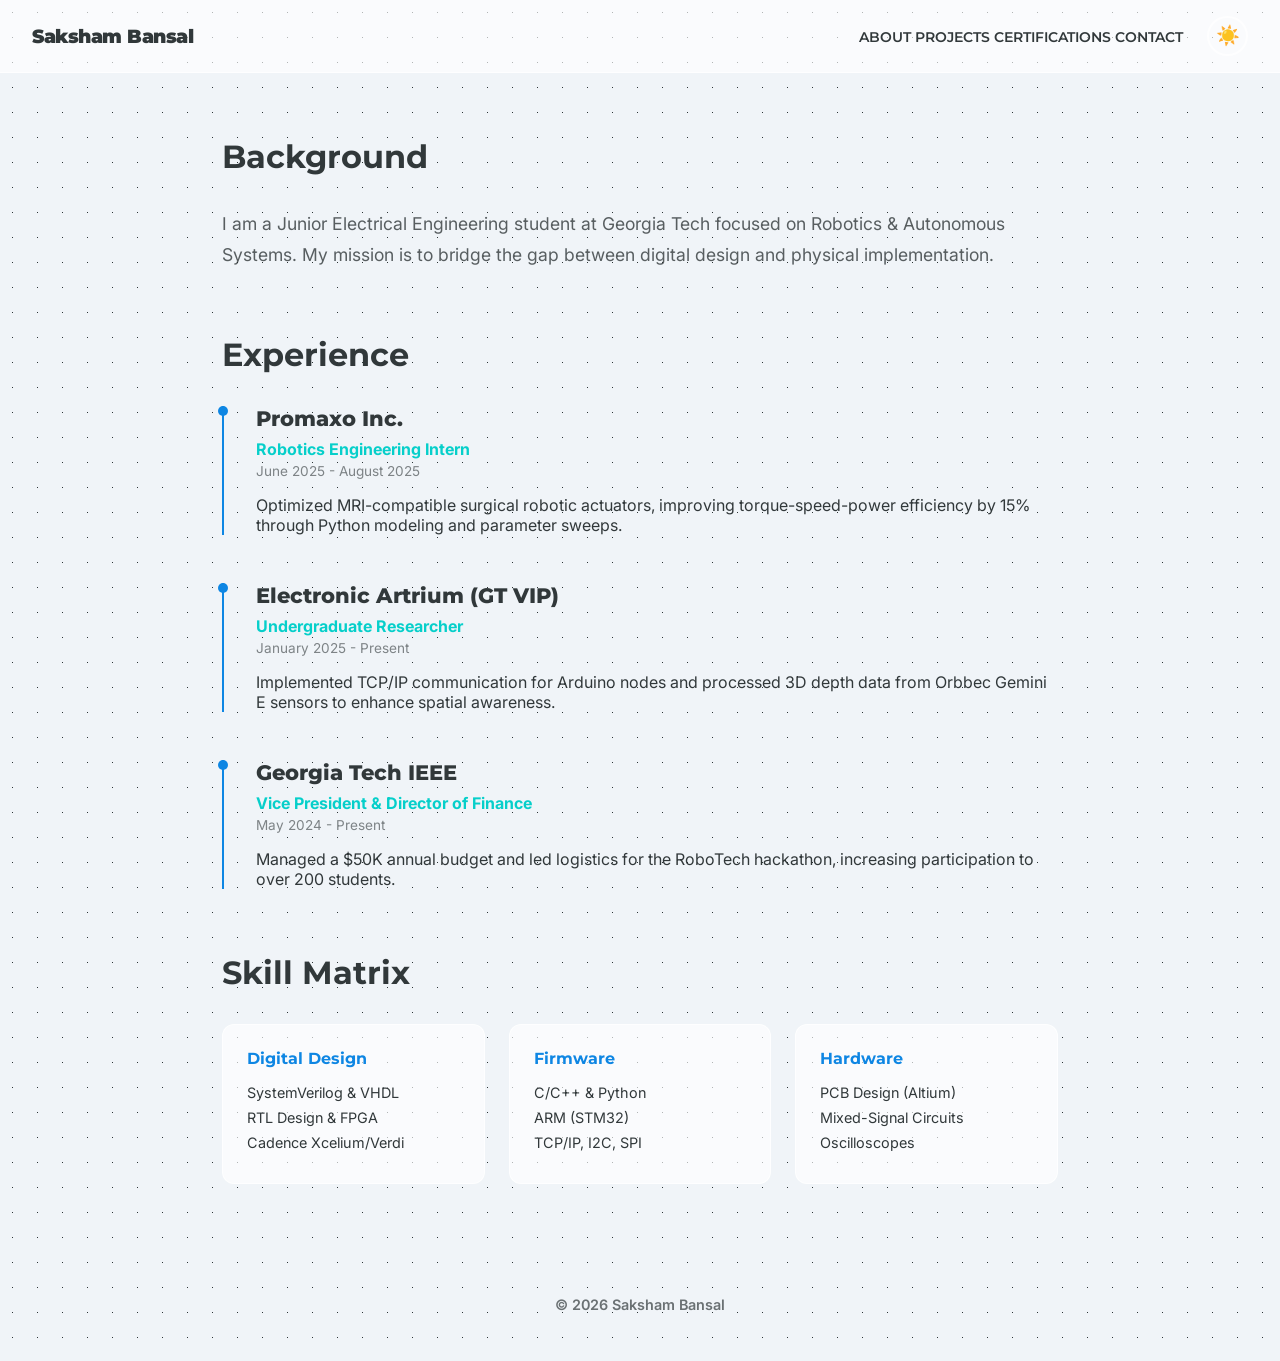
==== about.html @ 8b2256e5 "Update about.html" ====
<!DOCTYPE html>
<html lang="en">
<head>
  <meta charset="UTF-8">
  <meta name="viewport" content="width=device-width, initial-scale=1.0">
  <title>About | Saksham Bansal</title>
  <link href="https://fonts.googleapis.com/css2?family=Montserrat:wght@400;700;900&family=Inter:wght@400;600&display=swap" rel="stylesheet">
  <style>
    /* Paste the shared CSS from index.html here first */ 
    /* ... (The root, body, header, footer css) ... */
    :root {
      --bg-color: #f0f4f8; --text-color: #2d3436;
      --glass-bg: rgba(255, 255, 255, 0.65); --glass-border: rgba(255, 255, 255, 0.8);
      --accent-primary: #0984e3; --accent-secondary: #00cec9;
      --shadow: 0 8px 32px 0 rgba(31, 38, 135, 0.07);
    }
    [data-theme="dark"] {
      --bg-color: #0f111a; --text-color: #dfe6e9;
      --glass-bg: rgba(22, 27, 34, 0.6); --glass-border: rgba(255, 255, 255, 0.1);
      --accent-primary: #74b9ff; --accent-secondary: #81ecec;
      --shadow: 0 8px 32px 0 rgba(0, 0, 0, 0.5);
    }
    * { margin: 0; padding: 0; box-sizing: border-box; transition: background-color 0.3s, color 0.3s; }
    body { background-color: var(--bg-color); color: var(--text-color); font-family: 'Inter', sans-serif; min-height: 100vh; display: flex; flex-direction: column; background-image: radial-gradient(var(--text-color) 0.5px, transparent 0.5px); background-size: 25px 25px; opacity: 0.98; }
    header { background: var(--glass-bg); backdrop-filter: blur(12px); -webkit-backdrop-filter: blur(12px); border-bottom: 1px solid var(--glass-border); padding: 1rem 2rem; position: sticky; top: 0; z-index: 100; display: flex; justify-content: space-between; align-items: center; }
    .brand { font-family: 'Montserrat', sans-serif; font-weight: 900; font-size: 1.2rem; letter-spacing: -0.5px; text-decoration: none; color: var(--text-color); cursor: pointer; }
    .brand:hover { color: var(--accent-primary); }
    .controls { display: flex; align-items: center; gap: 1.5rem; }
    nav a { text-decoration: none; color: var(--text-color); font-weight: 600; font-size: 0.9rem; position: relative; font-family: 'Montserrat', sans-serif; }
    nav a::after { content: ''; position: absolute; width: 0; height: 2px; bottom: -4px; left: 0; background-color: var(--accent-primary); transition: width 0.3s; }
    nav a:hover::after { width: 100%; }
    .toggle-btn { background: none; border: 2px solid var(--glass-border); border-radius: 50%; cursor: pointer; font-size: 1.2rem; padding: 0.4rem; display: flex; align-items: center; justify-content: center; transition: transform 0.2s; }
    .toggle-btn:hover { transform: scale(1.1); background: var(--glass-border); }
    main { flex: 1; padding: 4rem 2rem; max-width: 900px; margin: auto; width: 100%; }
    footer { text-align: center; padding: 3rem; font-size: 0.9rem; opacity: 0.7; font-weight: 600; }

    /* Page Specifics */
    h2 { font-family: 'Montserrat', sans-serif; font-size: 2rem; margin-bottom: 2rem; color: var(--text-color); }
    .timeline-item { margin-bottom: 3rem; border-left: 2px solid var(--accent-primary); padding-left: 2rem; position: relative; }
    .timeline-item::before { content: ''; position: absolute; left: -6px; top: 0; width: 10px; height: 10px; background: var(--accent-primary); border-radius: 50%; }
    .timeline-item h3 { font-size: 1.3rem; font-family: 'Montserrat', sans-serif; font-weight: 800; margin-bottom: 0.5rem; }
    .role { color: var(--accent-secondary); font-weight: 700; display: block; margin-bottom: 0.25rem; }
    .date { font-size: 0.85rem; opacity: 0.6; margin-bottom: 1rem; display: block; }
    .skills-grid { display: grid; grid-template-columns: repeat(auto-fit, minmax(200px, 1fr)); gap: 1.5rem; margin-top: 1rem; }
    .skill-category { background: var(--glass-bg); padding: 1.5rem; border-radius: 12px; border: 1px solid var(--glass-border); }
    .skill-category h4 { margin-bottom: 1rem; color: var(--accent-primary); font-family: 'Montserrat', sans-serif; font-weight: 700; }
    .skill-category ul { list-style: none; }
    .skill-category li { margin-bottom: 0.5rem; font-size: 0.9rem; }
    /* Mobile Responsive Fix */
    /* Mobile Layout: Line 1 Name, Line 2 Nav & Toggles */
    @media (max-width: 768px) {
      header {
        flex-direction: column;
        padding: 1rem;
        gap: 0.8rem;
      }

      /* Line 1: Name (Centered) */
      .brand {
        width: 100%;
        text-align: center;
        font-size: 1.3rem;
        margin-bottom: 0.2rem;
      }

      /* Line 2: Nav Links + Toggles together */
      .controls {
        width: 100%;
        justify-content: center;
        gap: 1rem;
        flex-wrap: wrap; /* Allows wrapping on very small screens */
      }

      /* Make sure Nav is visible */
      .controls nav {
        display: flex;
        gap: 1rem;
      }

      /* Toggles adjustment */
      .toggle-btn {
        font-size: 1.1rem;
        padding: 0.3rem;
      }

      /* General Mobile Font Sizes */
      .hero-title { font-size: 2.5rem; }
      h2 { font-size: 2rem; }
      .grid, .project-grid, .contact-grid, .skills-grid { 
        grid-template-columns: 1fr; 
      }
      
      nav { gap: 0.8rem; } /* Reduce gap slightly */
      nav a { font-size: 0.75rem; } /* Smaller text to fit "CERTIFICATIONS" */
    }
    }
  </style>
  <script>
    (function() { const savedTheme = localStorage.getItem("theme") || "light"; document.documentElement.setAttribute("data-theme", savedTheme); })();
  </script>
</head>
<body>
  <audio id="bg-audio" loop><source src="bg-sound.mp3" type="audio/mpeg"></audio>
  <header>
    <a href="index.html" class="brand">Saksham Bansal</a>
    <div class="controls">
      <nav>
        <a href="about.html">ABOUT</a>
        <a href="projects.html">PROJECTS</a>
        <a href="certifications.html">CERTIFICATIONS</a> 
        <a href="contact.html">CONTACT</a>
      </nav>
      <button class="toggle-btn" onclick="toggleTheme()"><span id="theme-icon">☀️</span></button>
      <!-- <button class="toggle-btn" onclick="toggleSound()"><span id="sound-icon">🔇</span></button> -->
    </div>
  </header>

  <main>
    <section style="margin-bottom: 4rem;">
      <h2>Background</h2>
      <p style="font-size: 1.1rem; opacity: 0.8; line-height: 1.8;">
        I am a Junior Electrical Engineering student at Georgia Tech focused on Robotics & Autonomous Systems. My mission is to bridge the gap between digital design and physical implementation.
      </p>
    </section>

    <section>
      <h2>Experience</h2>
      <div class="timeline-item">
        <h3>Promaxo Inc.</h3>
        <span class="role">Robotics Engineering Intern</span>
        <span class="date">June 2025 - August 2025</span>
        <p>Optimized MRI-compatible surgical robotic actuators, improving torque-speed-power efficiency by 15% through Python modeling and parameter sweeps.</p>
      </div>
      <div class="timeline-item">
        <h3>Electronic Artrium (GT VIP)</h3>
        <span class="role">Undergraduate Researcher</span>
        <span class="date">January 2025 - Present</span>
        <p>Implemented TCP/IP communication for Arduino nodes and processed 3D depth data from Orbbec Gemini E sensors to enhance spatial awareness.</p>
      </div>
      <div class="timeline-item">
        <h3>Georgia Tech IEEE</h3>
        <span class="role">Vice President & Director of Finance</span>
        <span class="date">May 2024 - Present</span>
        <p>Managed a $50K annual budget and led logistics for the RoboTech hackathon, increasing participation to over 200 students.</p>
      </div>
    </section>

    <section style="margin-top: 4rem;">
      <h2>Skill Matrix</h2>
      <div class="skills-grid">
        <div class="skill-category">
          <h4>Digital Design</h4>
          <ul><li>SystemVerilog & VHDL</li><li>RTL Design & FPGA</li><li>Cadence Xcelium/Verdi</li></ul>
        </div>
        <div class="skill-category">
          <h4>Firmware</h4>
          <ul><li>C/C++ & Python</li><li>ARM (STM32)</li><li>TCP/IP, I2C, SPI</li></ul>
        </div>
        <div class="skill-category">
          <h4>Hardware</h4>
          <ul><li>PCB Design (Altium)</li><li>Mixed-Signal Circuits</li><li>Oscilloscopes</li></ul>
        </div>
      </div>
    </section>
  </main>
  <footer>&copy; 2026 Saksham Bansal</footer>
  <script>
    function toggleTheme() { const html = document.documentElement; const icon = document.getElementById('theme-icon'); const current = html.getAttribute("data-theme"); if (current === "dark") { html.setAttribute("data-theme", "light"); localStorage.setItem("theme", "light"); icon.textContent = "☀️"; } else { html.setAttribute("data-theme", "dark"); localStorage.setItem("theme", "dark"); icon.textContent = "🌙"; } }
    document.addEventListener("DOMContentLoaded", () => { const current = localStorage.getItem("theme") || "light"; document.getElementById('theme-icon').textContent = current === "dark" ? "🌙" : "☀️"; });
    //function toggleSound() { const audio = document.getElementById('bg-audio'); const icon = document.getElementById('sound-icon'); if (audio.paused) { audio.play().catch(e => alert("Interact with page first.")); icon.textContent = "🔊"; } else { audio.pause(); icon.textContent = "🔇"; } }
  </script>
</body>
</html>
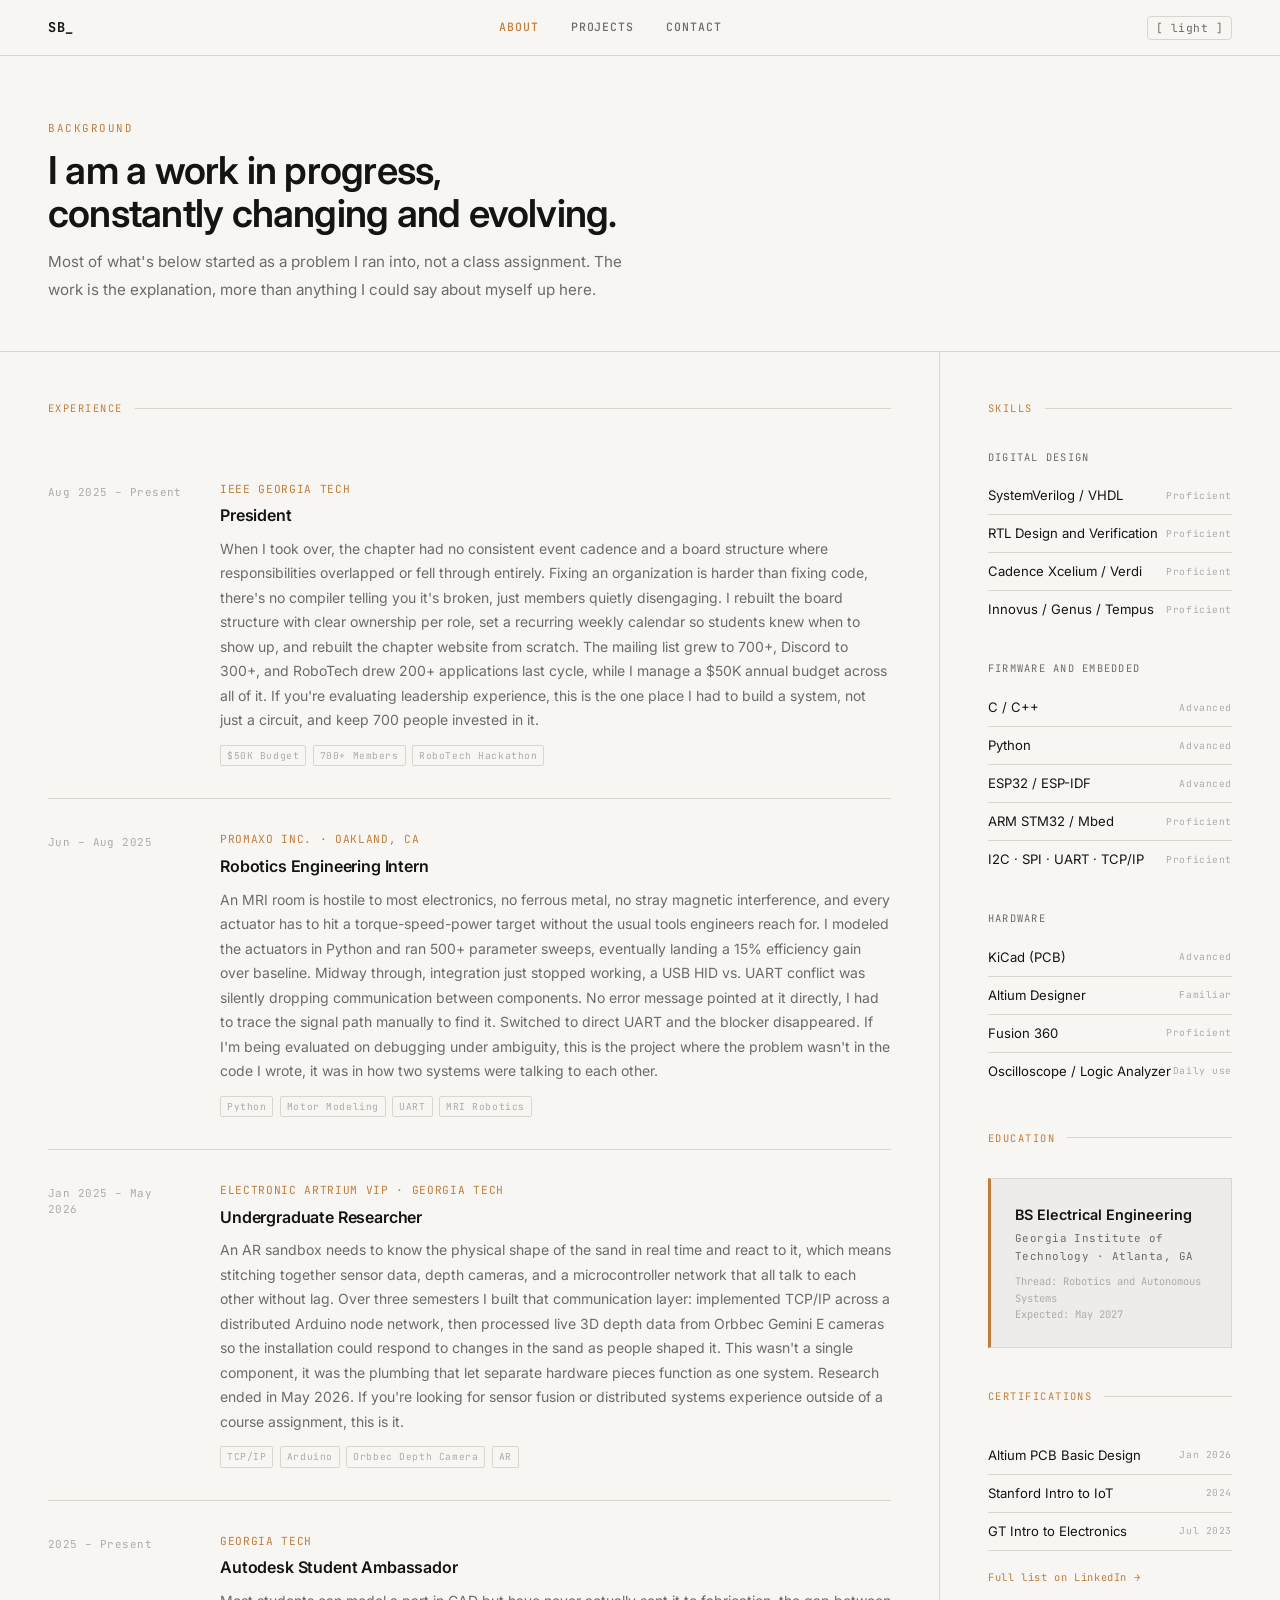
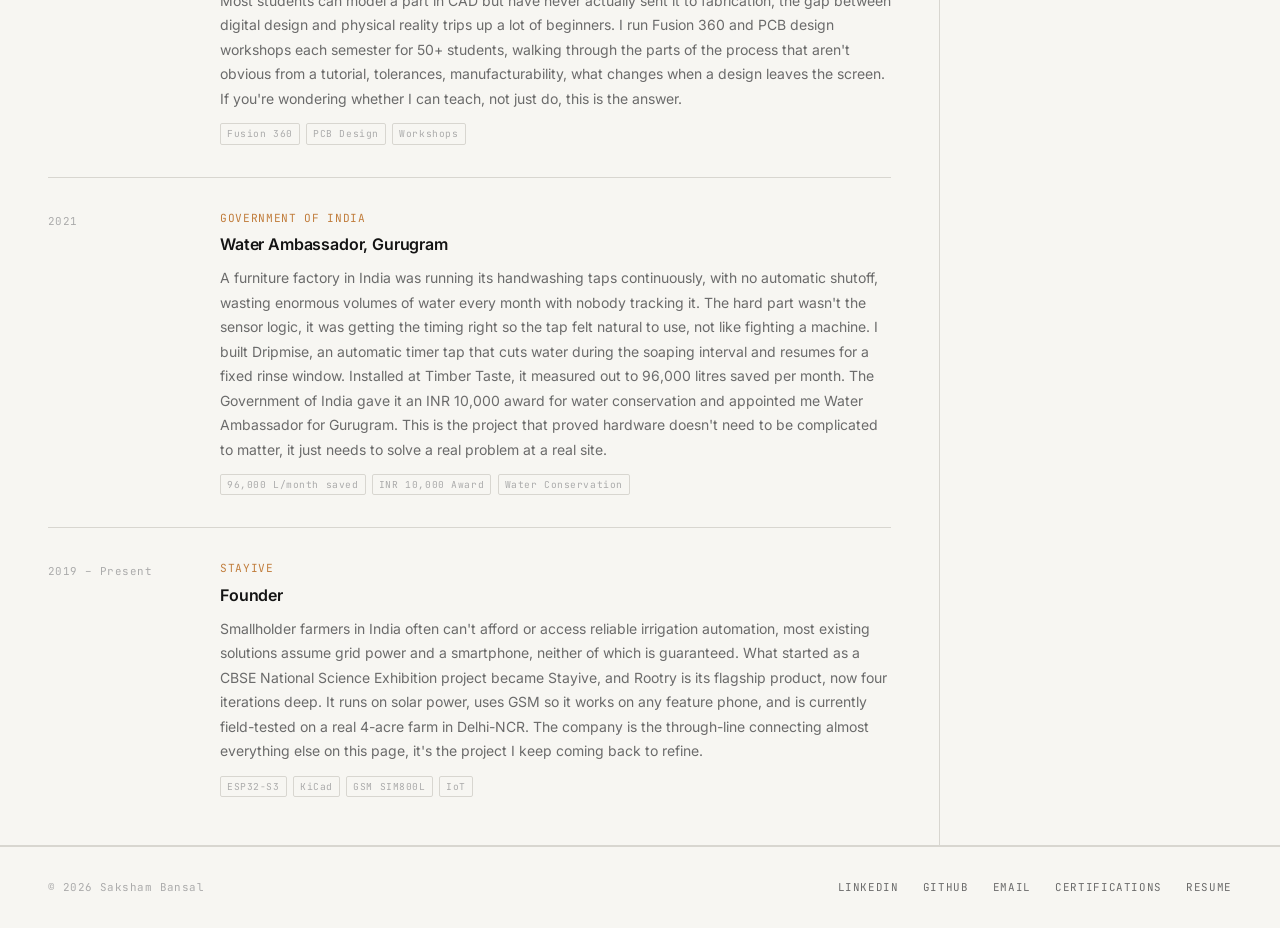
==== commit 14af6aca: "Add files via upload" ====
--- a/about.html
+++ b/about.html
@@ -1,173 +1,226 @@
 <!DOCTYPE html>
-<html lang="en">
+<html lang="en" data-theme="light">
 <head>
-  <meta charset="UTF-8">
-  <meta name="viewport" content="width=device-width, initial-scale=1.0">
+  <meta charset="UTF-8" />
+  <meta name="viewport" content="width=device-width, initial-scale=1.0" />
+  <meta name="description" content="About Saksham Bansal: EE Senior at Georgia Tech. Experience, skills, and background." />
   <title>About | Saksham Bansal</title>
-  <link href="https://fonts.googleapis.com/css2?family=Montserrat:wght@400;700;900&family=Inter:wght@400;600&display=swap" rel="stylesheet">
+  <link rel="preconnect" href="https://fonts.googleapis.com">
+  <link rel="preconnect" href="https://fonts.gstatic.com" crossorigin>
+  <link href="https://fonts.googleapis.com/css2?family=JetBrains+Mono:wght@400;500;700&family=Inter:wght@400;500;600&display=swap" rel="stylesheet">
   <style>
-    /* Paste the shared CSS from index.html here first */ 
-    /* ... (The root, body, header, footer css) ... */
-    :root {
-      --bg-color: #f0f4f8; --text-color: #2d3436;
-      --glass-bg: rgba(255, 255, 255, 0.65); --glass-border: rgba(255, 255, 255, 0.8);
-      --accent-primary: #0984e3; --accent-secondary: #00cec9;
-      --shadow: 0 8px 32px 0 rgba(31, 38, 135, 0.07);
-    }
-    [data-theme="dark"] {
-      --bg-color: #0f111a; --text-color: #dfe6e9;
-      --glass-bg: rgba(22, 27, 34, 0.6); --glass-border: rgba(255, 255, 255, 0.1);
-      --accent-primary: #74b9ff; --accent-secondary: #81ecec;
-      --shadow: 0 8px 32px 0 rgba(0, 0, 0, 0.5);
-    }
-    * { margin: 0; padding: 0; box-sizing: border-box; transition: background-color 0.3s, color 0.3s; }
-    body { background-color: var(--bg-color); color: var(--text-color); font-family: 'Inter', sans-serif; min-height: 100vh; display: flex; flex-direction: column; background-image: radial-gradient(var(--text-color) 0.5px, transparent 0.5px); background-size: 25px 25px; opacity: 0.98; }
-    header { background: var(--glass-bg); backdrop-filter: blur(12px); -webkit-backdrop-filter: blur(12px); border-bottom: 1px solid var(--glass-border); padding: 1rem 2rem; position: sticky; top: 0; z-index: 100; display: flex; justify-content: space-between; align-items: center; }
-    .brand { font-family: 'Montserrat', sans-serif; font-weight: 900; font-size: 1.2rem; letter-spacing: -0.5px; text-decoration: none; color: var(--text-color); cursor: pointer; }
-    .brand:hover { color: var(--accent-primary); }
-    .controls { display: flex; align-items: center; gap: 1.5rem; }
-    nav a { text-decoration: none; color: var(--text-color); font-weight: 600; font-size: 0.9rem; position: relative; font-family: 'Montserrat', sans-serif; }
-    nav a::after { content: ''; position: absolute; width: 0; height: 2px; bottom: -4px; left: 0; background-color: var(--accent-primary); transition: width 0.3s; }
-    nav a:hover::after { width: 100%; }
-    .toggle-btn { background: none; border: 2px solid var(--glass-border); border-radius: 50%; cursor: pointer; font-size: 1.2rem; padding: 0.4rem; display: flex; align-items: center; justify-content: center; transition: transform 0.2s; }
-    .toggle-btn:hover { transform: scale(1.1); background: var(--glass-border); }
-    main { flex: 1; padding: 4rem 2rem; max-width: 900px; margin: auto; width: 100%; }
-    footer { text-align: center; padding: 3rem; font-size: 0.9rem; opacity: 0.7; font-weight: 600; }
-
-    /* Page Specifics */
-    h2 { font-family: 'Montserrat', sans-serif; font-size: 2rem; margin-bottom: 2rem; color: var(--text-color); }
-    .timeline-item { margin-bottom: 3rem; border-left: 2px solid var(--accent-primary); padding-left: 2rem; position: relative; }
-    .timeline-item::before { content: ''; position: absolute; left: -6px; top: 0; width: 10px; height: 10px; background: var(--accent-primary); border-radius: 50%; }
-    .timeline-item h3 { font-size: 1.3rem; font-family: 'Montserrat', sans-serif; font-weight: 800; margin-bottom: 0.5rem; }
-    .role { color: var(--accent-secondary); font-weight: 700; display: block; margin-bottom: 0.25rem; }
-    .date { font-size: 0.85rem; opacity: 0.6; margin-bottom: 1rem; display: block; }
-    .skills-grid { display: grid; grid-template-columns: repeat(auto-fit, minmax(200px, 1fr)); gap: 1.5rem; margin-top: 1rem; }
-    .skill-category { background: var(--glass-bg); padding: 1.5rem; border-radius: 12px; border: 1px solid var(--glass-border); }
-    .skill-category h4 { margin-bottom: 1rem; color: var(--accent-primary); font-family: 'Montserrat', sans-serif; font-weight: 700; }
-    .skill-category ul { list-style: none; }
-    .skill-category li { margin-bottom: 0.5rem; font-size: 0.9rem; }
-    /* Mobile Responsive Fix */
-    /* Mobile Layout: Line 1 Name, Line 2 Nav & Toggles */
-    @media (max-width: 768px) {
-      header {
-        flex-direction: column;
-        padding: 1rem;
-        gap: 0.8rem;
-      }
-
-      /* Line 1: Name (Centered) */
-      .brand {
-        width: 100%;
-        text-align: center;
-        font-size: 1.3rem;
-        margin-bottom: 0.2rem;
-      }
-
-      /* Line 2: Nav Links + Toggles together */
-      .controls {
-        width: 100%;
-        justify-content: center;
-        gap: 1rem;
-        flex-wrap: wrap; /* Allows wrapping on very small screens */
-      }
-
-      /* Make sure Nav is visible */
-      .controls nav {
-        display: flex;
-        gap: 1rem;
-      }
-
-      /* Toggles adjustment */
-      .toggle-btn {
-        font-size: 1.1rem;
-        padding: 0.3rem;
-      }
-
-      /* General Mobile Font Sizes */
-      .hero-title { font-size: 2.5rem; }
-      h2 { font-size: 2rem; }
-      .grid, .project-grid, .contact-grid, .skills-grid { 
-        grid-template-columns: 1fr; 
-      }
-      
-      nav { gap: 0.8rem; } /* Reduce gap slightly */
-      nav a { font-size: 0.75rem; } /* Smaller text to fit "CERTIFICATIONS" */
-    }
+    :root{--bg:#F7F6F2;--surface:#EEECEA;--ink:#141414;--ink2:#6B6B6B;--ink3:#ABABAB;--accent:#C17D3C;--border:#D8D6D0;--card-bg:#FFFFFF;--mono:'JetBrains Mono',monospace;--sans:'Inter',sans-serif;}
+    [data-theme="dark"]{--bg:#0E0E0E;--surface:#1A1A18;--ink:#E8E6DF;--ink2:#8A8880;--ink3:#4A4A48;--accent:#D4904E;--border:#2A2A28;--card-bg:#161614;}
+    *,*::before,*::after{box-sizing:border-box;margin:0;padding:0;}
+    html{scroll-behavior:smooth;}
+    body{background:var(--bg);color:var(--ink);font-family:var(--sans);font-size:16px;line-height:1.6;transition:background .25s,color .25s;min-height:100vh;}
+    body::before{content:'';position:fixed;inset:0;background-image:radial-gradient(var(--ink3) 0.6px,transparent 0.6px);background-size:28px 28px;opacity:.35;pointer-events:none;z-index:0;}
+    header{position:sticky;top:0;z-index:100;display:flex;align-items:center;justify-content:space-between;padding:0 3rem;height:56px;background:var(--bg);border-bottom:1px solid var(--border);}
+    .brand{font-family:var(--mono);font-weight:700;font-size:.85rem;letter-spacing:.04em;color:var(--ink);text-decoration:none;}
+    .brand:hover{color:var(--accent);}
+    nav{display:flex;align-items:center;gap:2rem;}
+    nav a{font-family:var(--mono);font-size:.72rem;font-weight:500;letter-spacing:.08em;text-transform:uppercase;color:var(--ink2);text-decoration:none;transition:color .15s;}
+    nav a:hover,nav a.active{color:var(--accent);}
+    .theme-btn{background:none;border:1px solid var(--border);border-radius:4px;color:var(--ink2);cursor:pointer;font-family:var(--mono);font-size:.7rem;padding:4px 8px;letter-spacing:.04em;transition:border-color .15s,color .15s;}
+    .theme-btn:hover{border-color:var(--accent);color:var(--accent);}
+    main{position:relative;z-index:1;}
+    footer{position:relative;z-index:1;padding:2rem 3rem;display:flex;align-items:center;justify-content:space-between;border-top:1px solid var(--border);}
+    .footer-copy{font-family:var(--mono);font-size:.68rem;color:var(--ink3);letter-spacing:.04em;}
+    .footer-links{display:flex;gap:1.5rem;}
+    .footer-links a{font-family:var(--mono);font-size:.68rem;letter-spacing:.06em;text-transform:uppercase;color:var(--ink2);text-decoration:none;transition:color .15s;}
+    .footer-links a:hover{color:var(--accent);}
+    .page-header{padding:4rem 3rem 3rem;border-bottom:1px solid var(--border);}
+    .page-eyebrow{font-family:var(--mono);font-size:.68rem;letter-spacing:.14em;text-transform:uppercase;color:var(--accent);margin-bottom:.75rem;}
+    .page-title{font-size:clamp(1.8rem,3vw,2.6rem);font-weight:600;letter-spacing:-.02em;color:var(--ink);line-height:1.1;}
+    .page-sub{font-size:.95rem;color:var(--ink2);margin-top:.9rem;max-width:600px;line-height:1.8;}
+    .body-grid{display:grid;grid-template-columns:1fr 340px;border-bottom:1px solid var(--border);}
+    .body-main{padding:3rem;border-right:1px solid var(--border);}
+    .body-side{padding:3rem;}
+    .sec-label{font-family:var(--mono);font-size:.65rem;letter-spacing:.14em;text-transform:uppercase;color:var(--accent);margin-bottom:2rem;display:flex;align-items:center;gap:.75rem;}
+    .sec-label::after{content:'';flex:1;height:1px;background:var(--border);}
+    .exp-list{display:flex;flex-direction:column;}
+    .exp-item{padding:2rem 0;border-bottom:1px solid var(--border);display:grid;grid-template-columns:140px 1fr;gap:2rem;}
+    .exp-item:last-child{border-bottom:none;padding-bottom:0;}
+    .exp-date{font-family:var(--mono);font-size:.68rem;color:var(--ink3);letter-spacing:.04em;padding-top:3px;line-height:1.5;}
+    .exp-org{font-family:var(--mono);font-size:.7rem;letter-spacing:.06em;text-transform:uppercase;color:var(--accent);margin-bottom:.3rem;}
+    .exp-role{font-size:1rem;font-weight:600;color:var(--ink);margin-bottom:.5rem;letter-spacing:-.01em;}
+    .exp-desc{font-size:.875rem;color:var(--ink2);line-height:1.75;}
+    .exp-tags{display:flex;flex-wrap:wrap;gap:.4rem;margin-top:.75rem;}
+    .exp-tag{font-family:var(--mono);font-size:.6rem;letter-spacing:.06em;color:var(--ink3);border:1px solid var(--border);padding:2px 6px;border-radius:2px;}
+    .skill-block{margin-bottom:2rem;}
+    .skill-block:last-child{margin-bottom:0;}
+    .skill-cat{font-family:var(--mono);font-size:.65rem;letter-spacing:.12em;text-transform:uppercase;color:var(--ink2);margin-bottom:.75rem;}
+    .skill-row{display:flex;align-items:center;justify-content:space-between;padding:.5rem 0;border-bottom:1px solid var(--border);font-size:.82rem;color:var(--ink);}
+    .skill-row:last-child{border-bottom:none;}
+    .skill-level{font-family:var(--mono);font-size:.6rem;letter-spacing:.06em;color:var(--ink3);}
+    .edu-card{background:var(--surface);border:1px solid var(--border);padding:1.5rem;border-left:3px solid var(--accent);margin-bottom:1.5rem;}
+    .edu-degree{font-size:.9rem;font-weight:600;color:var(--ink);margin-bottom:.25rem;}
+    .edu-school{font-family:var(--mono);font-size:.68rem;letter-spacing:.04em;color:var(--ink2);}
+    .edu-detail{font-family:var(--mono);font-size:.65rem;color:var(--ink3);margin-top:.5rem;line-height:1.6;}
+    .outside-item{padding:.75rem 0;border-bottom:1px solid var(--border);font-size:.85rem;color:var(--ink2);display:flex;gap:.75rem;align-items:flex-start;}
+    .outside-item:last-child{border-bottom:none;}
+    .outside-dot{color:var(--accent);font-family:var(--mono);font-size:.7rem;flex-shrink:0;padding-top:2px;}
+    @media(max-width:900px){
+      header{padding:0 1.5rem;}nav{gap:1.2rem;}
+      .page-header{padding:3rem 1.5rem 2rem;}
+      .body-grid{grid-template-columns:1fr;}
+      .body-main{padding:2rem 1.5rem;border-right:none;border-bottom:1px solid var(--border);}
+      .body-side{padding:2rem 1.5rem;}
+      .exp-item{grid-template-columns:1fr;gap:.5rem;}
+      footer{padding:1.5rem;flex-direction:column;gap:1rem;text-align:center;}
     }
   </style>
-  <script>
-    (function() { const savedTheme = localStorage.getItem("theme") || "light"; document.documentElement.setAttribute("data-theme", savedTheme); })();
-  </script>
+  <script>(function(){var t=localStorage.getItem('theme')||'light';document.documentElement.setAttribute('data-theme',t);})();</script>
 </head>
 <body>
-  <audio id="bg-audio" loop><source src="bg-sound.mp3" type="audio/mpeg"></audio>
   <header>
-    <a href="index.html" class="brand">Saksham Bansal</a>
-    <div class="controls">
-      <nav>
-        <a href="about.html">ABOUT</a>
-        <a href="projects.html">PROJECTS</a>
-        <a href="certifications.html">CERTIFICATIONS</a> 
-        <a href="contact.html">CONTACT</a>
-      </nav>
-      <button class="toggle-btn" onclick="toggleTheme()"><span id="theme-icon">☀️</span></button>
-      <!-- <button class="toggle-btn" onclick="toggleSound()"><span id="sound-icon">🔇</span></button> -->
-    </div>
+    <a href="index.html" class="brand">SB_</a>
+    <nav>
+      <a href="about.html" class="active">About</a>
+      <a href="projects.html">Projects</a>
+      <a href="contact.html">Contact</a>
+    </nav>
+    <button class="theme-btn" onclick="toggleTheme()" id="theme-btn">[ light ]</button>
   </header>
 
   <main>
-    <section style="margin-bottom: 4rem;">
-      <h2>Background</h2>
-      <p style="font-size: 1.1rem; opacity: 0.8; line-height: 1.8;">
-        I am a Junior Electrical Engineering student at Georgia Tech focused on Robotics & Autonomous Systems. My mission is to bridge the gap between digital design and physical implementation.
-      </p>
-    </section>
-
-    <section>
-      <h2>Experience</h2>
-      <div class="timeline-item">
-        <h3>Promaxo Inc.</h3>
-        <span class="role">Robotics Engineering Intern</span>
-        <span class="date">June 2025 - August 2025</span>
-        <p>Optimized MRI-compatible surgical robotic actuators, improving torque-speed-power efficiency by 15% through Python modeling and parameter sweeps.</p>
+    <div class="page-header">
+      <div class="page-eyebrow">Background</div>
+      <h1 class="page-title">I am a work in progress,<br>constantly changing and evolving.</h1>
+      <p class="page-sub">Most of what's below started as a problem I ran into, not a class assignment. The work is the explanation, more than anything I could say about myself up here.</p>
+    </div>
+
+    <div class="body-grid">
+      <div class="body-main">
+        <div class="sec-label">Experience</div>
+        <div class="exp-list">
+
+          <div class="exp-item">
+            <div class="exp-date">Aug 2025 – Present</div>
+            <div>
+              <div class="exp-org">IEEE Georgia Tech</div>
+              <div class="exp-role">President</div>
+              <div class="exp-desc">When I took over, the chapter had no consistent event cadence and a board structure where responsibilities overlapped or fell through entirely. Fixing an organization is harder than fixing code, there's no compiler telling you it's broken, just members quietly disengaging. I rebuilt the board structure with clear ownership per role, set a recurring weekly calendar so students knew when to show up, and rebuilt the chapter website from scratch. The mailing list grew to 700+, Discord to 300+, and RoboTech drew 200+ applications last cycle, while I manage a $50K annual budget across all of it. If you're evaluating leadership experience, this is the one place I had to build a system, not just a circuit, and keep 700 people invested in it.</div>
+              <div class="exp-tags"><span class="exp-tag">$50K Budget</span><span class="exp-tag">700+ Members</span><span class="exp-tag">RoboTech Hackathon</span></div>
+            </div>
+          </div>
+
+          <div class="exp-item">
+            <div class="exp-date">Jun – Aug 2025</div>
+            <div>
+              <div class="exp-org">Promaxo Inc. · Oakland, CA</div>
+              <div class="exp-role">Robotics Engineering Intern</div>
+              <div class="exp-desc">An MRI room is hostile to most electronics, no ferrous metal, no stray magnetic interference, and every actuator has to hit a torque-speed-power target without the usual tools engineers reach for. I modeled the actuators in Python and ran 500+ parameter sweeps, eventually landing a 15% efficiency gain over baseline. Midway through, integration just stopped working, a USB HID vs. UART conflict was silently dropping communication between components. No error message pointed at it directly, I had to trace the signal path manually to find it. Switched to direct UART and the blocker disappeared. If I'm being evaluated on debugging under ambiguity, this is the project where the problem wasn't in the code I wrote, it was in how two systems were talking to each other.</div>
+              <div class="exp-tags"><span class="exp-tag">Python</span><span class="exp-tag">Motor Modeling</span><span class="exp-tag">UART</span><span class="exp-tag">MRI Robotics</span></div>
+            </div>
+          </div>
+
+          <div class="exp-item">
+            <div class="exp-date">Jan 2025 – May 2026</div>
+            <div>
+              <div class="exp-org">Electronic ARTrium VIP · Georgia Tech</div>
+              <div class="exp-role">Undergraduate Researcher</div>
+              <div class="exp-desc">An AR sandbox needs to know the physical shape of the sand in real time and react to it, which means stitching together sensor data, depth cameras, and a microcontroller network that all talk to each other without lag. Over three semesters I built that communication layer: implemented TCP/IP across a distributed Arduino node network, then processed live 3D depth data from Orbbec Gemini E cameras so the installation could respond to changes in the sand as people shaped it. This wasn't a single component, it was the plumbing that let separate hardware pieces function as one system. Research ended in May 2026. If you're looking for sensor fusion or distributed systems experience outside of a course assignment, this is it.</div>
+              <div class="exp-tags"><span class="exp-tag">TCP/IP</span><span class="exp-tag">Arduino</span><span class="exp-tag">Orbbec Depth Camera</span><span class="exp-tag">AR</span></div>
+            </div>
+          </div>
+
+          <div class="exp-item">
+            <div class="exp-date">2025 – Present</div>
+            <div>
+              <div class="exp-org">Georgia Tech</div>
+              <div class="exp-role">Autodesk Student Ambassador</div>
+              <div class="exp-desc">Most students can model a part in CAD but have never actually sent it to fabrication, the gap between digital design and physical reality trips up a lot of beginners. I run Fusion 360 and PCB design workshops each semester for 50+ students, walking through the parts of the process that aren't obvious from a tutorial, tolerances, manufacturability, what changes when a design leaves the screen. If you're wondering whether I can teach, not just do, this is the answer.</div>
+              <div class="exp-tags"><span class="exp-tag">Fusion 360</span><span class="exp-tag">PCB Design</span><span class="exp-tag">Workshops</span></div>
+            </div>
+          </div>
+
+          <div class="exp-item">
+            <div class="exp-date">2021</div>
+            <div>
+              <div class="exp-org">Government of India</div>
+              <div class="exp-role">Water Ambassador, Gurugram</div>
+              <div class="exp-desc">A furniture factory in India was running its handwashing taps continuously, with no automatic shutoff, wasting enormous volumes of water every month with nobody tracking it. The hard part wasn't the sensor logic, it was getting the timing right so the tap felt natural to use, not like fighting a machine. I built Dripmise, an automatic timer tap that cuts water during the soaping interval and resumes for a fixed rinse window. Installed at Timber Taste, it measured out to 96,000 litres saved per month. The Government of India gave it an INR 10,000 award for water conservation and appointed me Water Ambassador for Gurugram. This is the project that proved hardware doesn't need to be complicated to matter, it just needs to solve a real problem at a real site.</div>
+              <div class="exp-tags"><span class="exp-tag">96,000 L/month saved</span><span class="exp-tag">INR 10,000 Award</span><span class="exp-tag">Water Conservation</span></div>
+            </div>
+          </div>
+
+          <div class="exp-item">
+            <div class="exp-date">2019 – Present</div>
+            <div>
+              <div class="exp-org">Stayive</div>
+              <div class="exp-role">Founder</div>
+              <div class="exp-desc">Smallholder farmers in India often can't afford or access reliable irrigation automation, most existing solutions assume grid power and a smartphone, neither of which is guaranteed. What started as a CBSE National Science Exhibition project became Stayive, and Rootry is its flagship product, now four iterations deep. It runs on solar power, uses GSM so it works on any feature phone, and is currently field-tested on a real 4-acre farm in Delhi-NCR. The company is the through-line connecting almost everything else on this page, it's the project I keep coming back to refine.</div>
+              <div class="exp-tags"><span class="exp-tag">ESP32-S3</span><span class="exp-tag">KiCad</span><span class="exp-tag">GSM SIM800L</span><span class="exp-tag">IoT</span></div>
+            </div>
+          </div>
+
+        </div>
       </div>
-      <div class="timeline-item">
-        <h3>Electronic Artrium (GT VIP)</h3>
-        <span class="role">Undergraduate Researcher</span>
-        <span class="date">January 2025 - Present</span>
-        <p>Implemented TCP/IP communication for Arduino nodes and processed 3D depth data from Orbbec Gemini E sensors to enhance spatial awareness.</p>
+
+      <div class="body-side">
+        <div class="sec-label">Skills</div>
+
+        <div class="skill-block">
+          <div class="skill-cat">Digital Design</div>
+          <div class="skill-row">SystemVerilog / VHDL <span class="skill-level">Proficient</span></div>
+          <div class="skill-row">RTL Design and Verification <span class="skill-level">Proficient</span></div>
+          <div class="skill-row">Cadence Xcelium / Verdi <span class="skill-level">Proficient</span></div>
+          <div class="skill-row">Innovus / Genus / Tempus <span class="skill-level">Proficient</span></div>
+        </div>
+
+        <div class="skill-block">
+          <div class="skill-cat">Firmware and Embedded</div>
+          <div class="skill-row">C / C++ <span class="skill-level">Advanced</span></div>
+          <div class="skill-row">Python <span class="skill-level">Advanced</span></div>
+          <div class="skill-row">ESP32 / ESP-IDF <span class="skill-level">Advanced</span></div>
+          <div class="skill-row">ARM STM32 / Mbed <span class="skill-level">Proficient</span></div>
+          <div class="skill-row">I2C · SPI · UART · TCP/IP <span class="skill-level">Proficient</span></div>
+        </div>
+
+        <div class="skill-block">
+          <div class="skill-cat">Hardware</div>
+          <div class="skill-row">KiCad (PCB) <span class="skill-level">Advanced</span></div>
+          <div class="skill-row">Altium Designer <span class="skill-level">Familiar</span></div>
+          <div class="skill-row">Fusion 360 <span class="skill-level">Proficient</span></div>
+          <div class="skill-row">Oscilloscope / Logic Analyzer <span class="skill-level">Daily use</span></div>
+        </div>
+
+        <div style="margin-top:2.5rem;">
+          <div class="sec-label">Education</div>
+          <div class="edu-card">
+            <div class="edu-degree">BS Electrical Engineering</div>
+            <div class="edu-school">Georgia Institute of Technology · Atlanta, GA</div>
+            <div class="edu-detail">Thread: Robotics and Autonomous Systems<br>Expected: May 2027</div>
+          </div>
+        </div>
+
+        <div style="margin-top:2.5rem;">
+          <div class="sec-label">Certifications</div>
+          <div class="skill-row">Altium PCB Basic Design <span class="skill-level">Jan 2026</span></div>
+          <div class="skill-row">Stanford Intro to IoT <span class="skill-level">2024</span></div>
+          <div class="skill-row">GT Intro to Electronics <span class="skill-level">Jul 2023</span></div>
+          <div style="margin-top:.75rem;"><a href="https://linkedin.com/in/bansalsaksham" target="_blank" rel="noopener noreferrer" style="font-family:var(--mono);font-size:.65rem;letter-spacing:.06em;color:var(--accent);text-decoration:none;">Full list on LinkedIn →</a></div>
+        </div>
       </div>
-      <div class="timeline-item">
-        <h3>Georgia Tech IEEE</h3>
-        <span class="role">Vice President & Director of Finance</span>
-        <span class="date">May 2024 - Present</span>
-        <p>Managed a $50K annual budget and led logistics for the RoboTech hackathon, increasing participation to over 200 students.</p>
-      </div>
-    </section>
-
-    <section style="margin-top: 4rem;">
-      <h2>Skill Matrix</h2>
-      <div class="skills-grid">
-        <div class="skill-category">
-          <h4>Digital Design</h4>
-          <ul><li>SystemVerilog & VHDL</li><li>RTL Design & FPGA</li><li>Cadence Xcelium/Verdi</li></ul>
-        </div>
-        <div class="skill-category">
-          <h4>Firmware</h4>
-          <ul><li>C/C++ & Python</li><li>ARM (STM32)</li><li>TCP/IP, I2C, SPI</li></ul>
-        </div>
-        <div class="skill-category">
-          <h4>Hardware</h4>
-          <ul><li>PCB Design (Altium)</li><li>Mixed-Signal Circuits</li><li>Oscilloscopes</li></ul>
-        </div>
-      </div>
-    </section>
+    </div>
+    </div>
   </main>
-  <footer>&copy; 2026 Saksham Bansal</footer>
+
+  <footer>
+    <span class="footer-copy">© 2026 Saksham Bansal</span>
+    <div class="footer-links">
+      <a href="https://linkedin.com/in/bansalsaksham" target="_blank" rel="noopener noreferrer">LinkedIn</a>
+      <a href="https://github.com/bansalsaksham" target="_blank" rel="noopener noreferrer">GitHub</a>
+      <a href="mailto:sakshambansal@gatech.edu">Email</a>
+      <a href="certifications.html">Certifications</a>
+      <a href="resume-saksham-bansal.pdf" target="_blank" rel="noopener noreferrer">Resume</a>
+    </div>
+  </footer>
+
   <script>
-    function toggleTheme() { const html = document.documentElement; const icon = document.getElementById('theme-icon'); const current = html.getAttribute("data-theme"); if (current === "dark") { html.setAttribute("data-theme", "light"); localStorage.setItem("theme", "light"); icon.textContent = "☀️"; } else { html.setAttribute("data-theme", "dark"); localStorage.setItem("theme", "dark"); icon.textContent = "🌙"; } }
-    document.addEventListener("DOMContentLoaded", () => { const current = localStorage.getItem("theme") || "light"; document.getElementById('theme-icon').textContent = current === "dark" ? "🌙" : "☀️"; });
-    //function toggleSound() { const audio = document.getElementById('bg-audio'); const icon = document.getElementById('sound-icon'); if (audio.paused) { audio.play().catch(e => alert("Interact with page first.")); icon.textContent = "🔊"; } else { audio.pause(); icon.textContent = "🔇"; } }
+    function toggleTheme(){var h=document.documentElement,b=document.getElementById('theme-btn'),c=h.getAttribute('data-theme'),n=c==='dark'?'light':'dark';h.setAttribute('data-theme',n);localStorage.setItem('theme',n);b.textContent=n==='dark'?'[ dark ]':'[ light ]';}
+    (function(){var t=localStorage.getItem('theme')||'light';document.getElementById('theme-btn').textContent=t==='dark'?'[ dark ]':'[ light ]';})();
   </script>
 </body>
 </html>
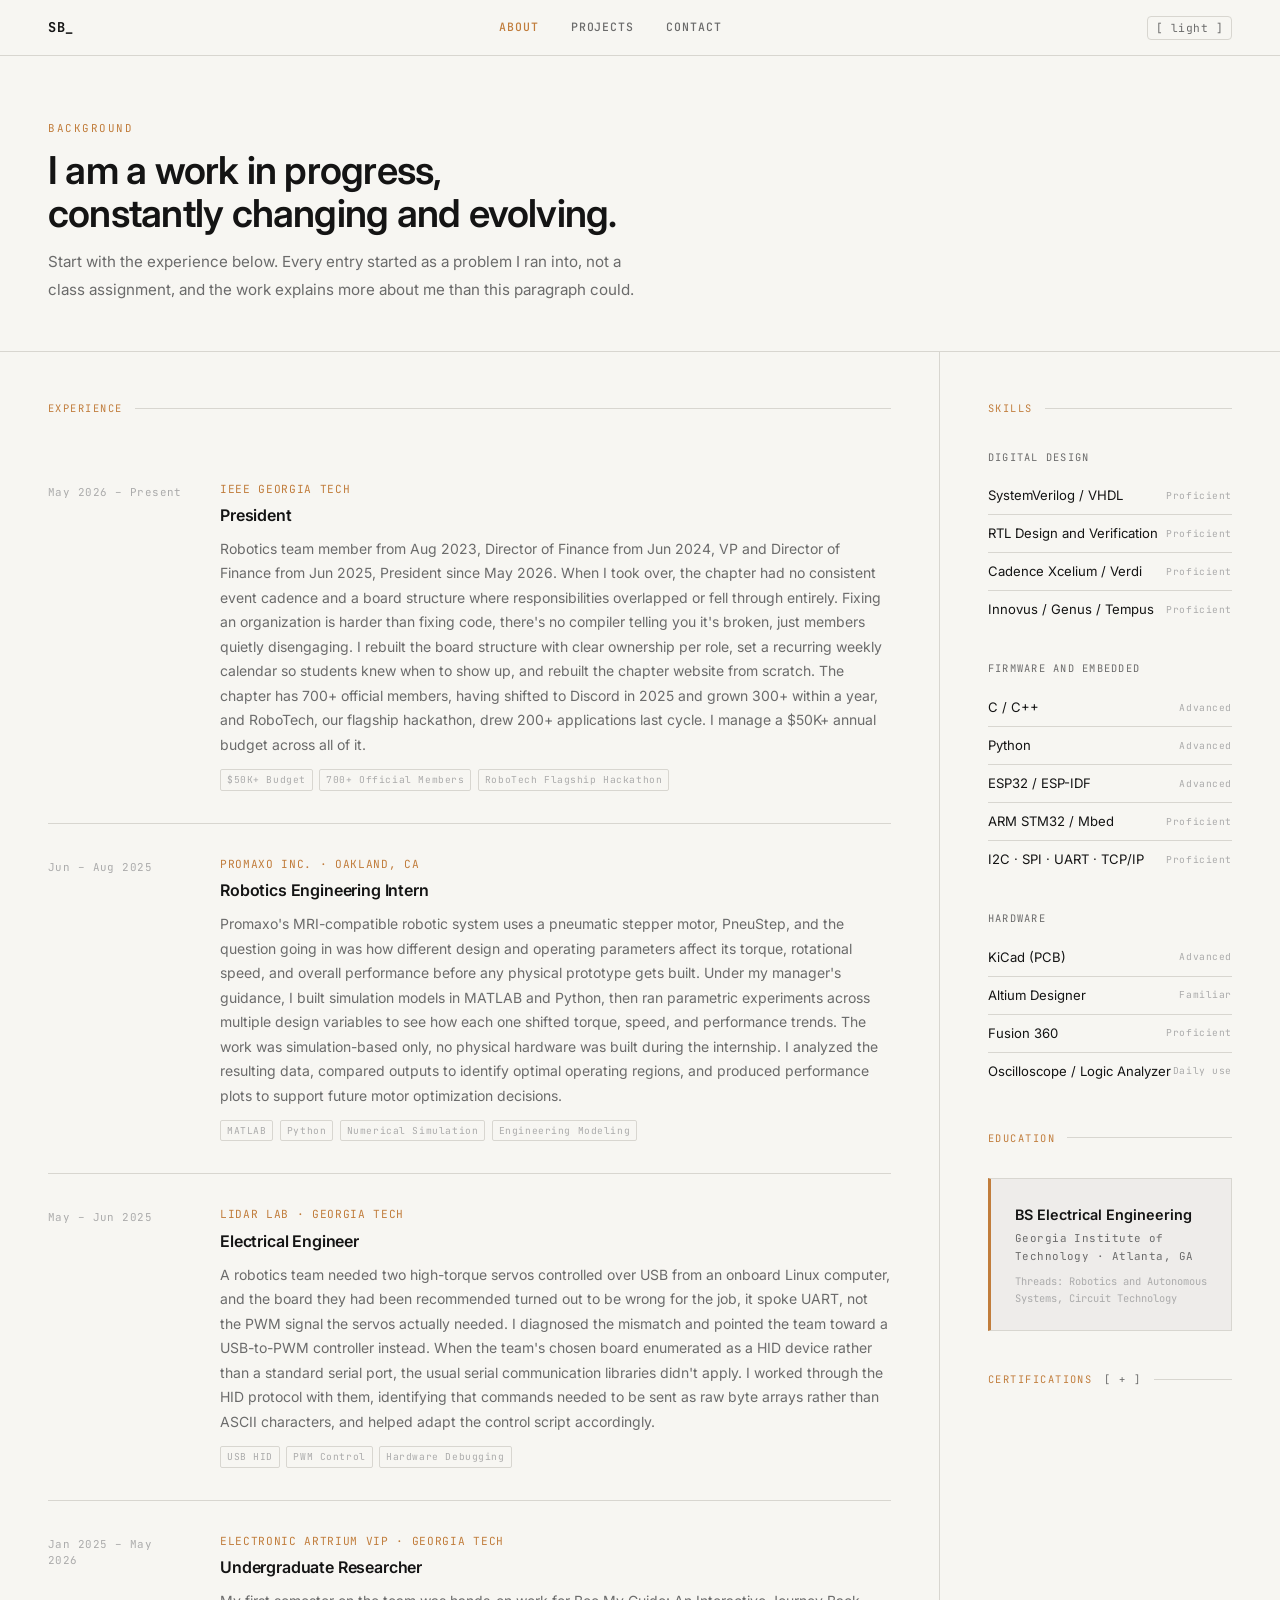
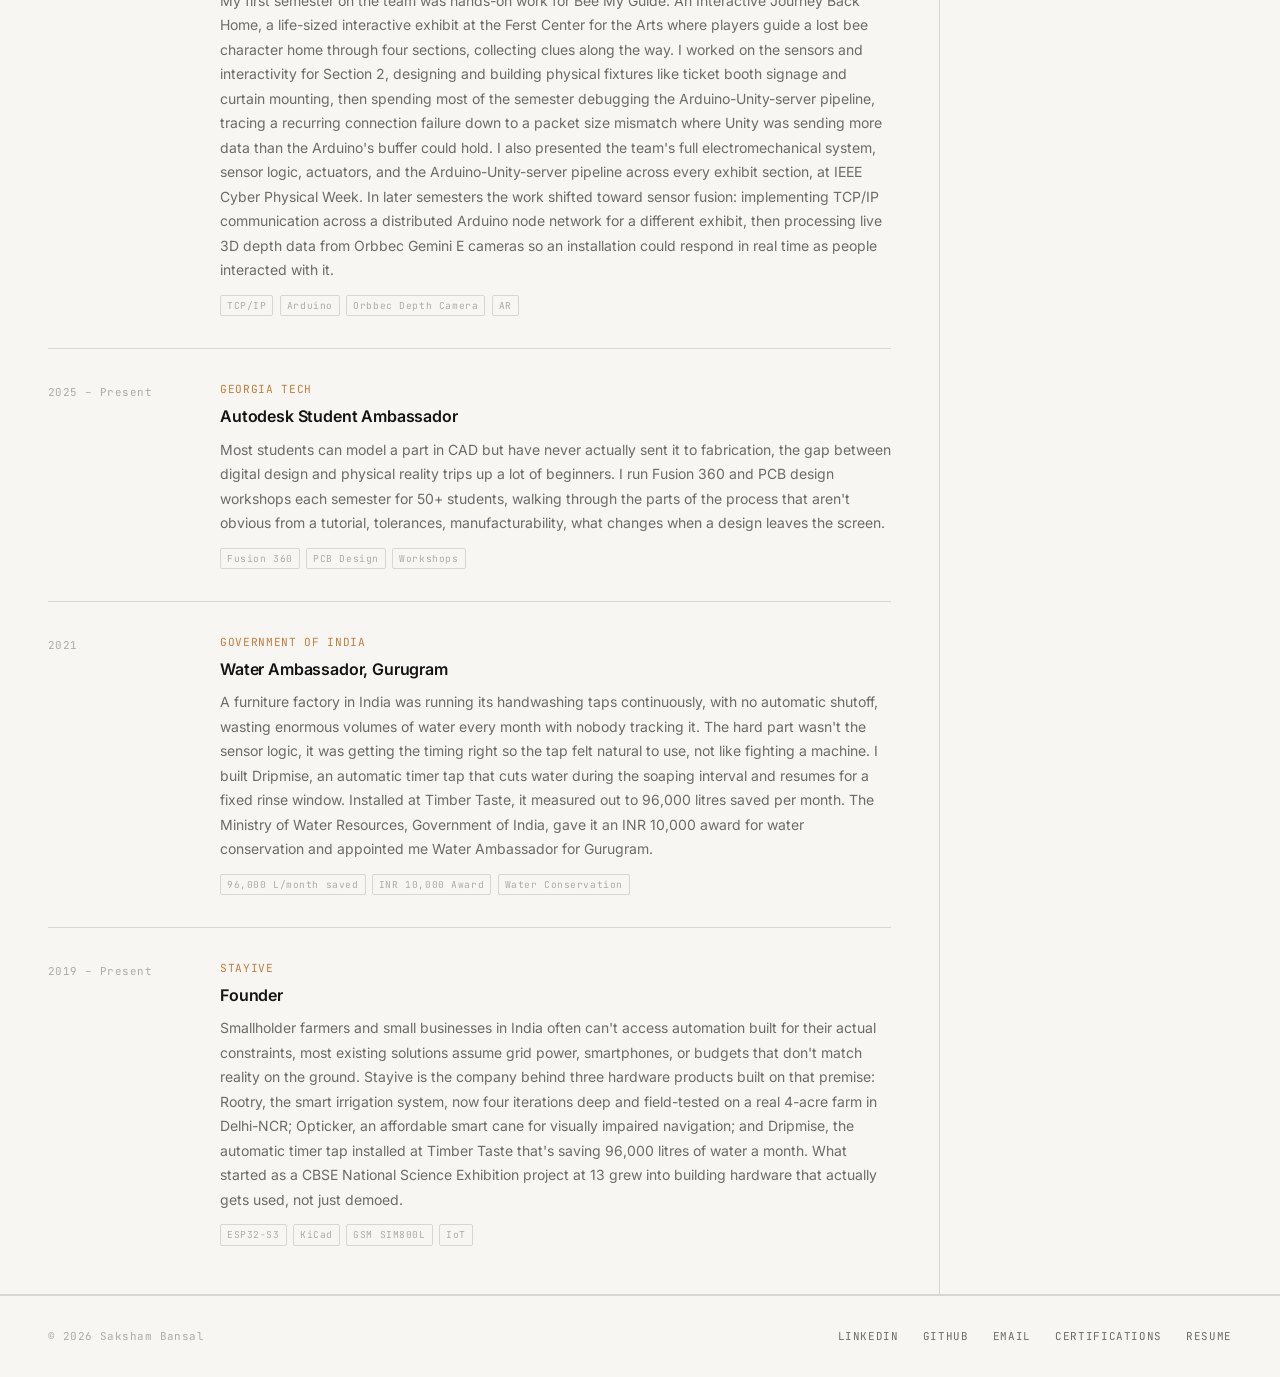
==== commit 93a93fc3: "Add files via upload" ====
--- a/about.html
+++ b/about.html
@@ -87,7 +87,7 @@
     <div class="page-header">
       <div class="page-eyebrow">Background</div>
       <h1 class="page-title">I am a work in progress,<br>constantly changing and evolving.</h1>
-      <p class="page-sub">Most of what's below started as a problem I ran into, not a class assignment. The work is the explanation, more than anything I could say about myself up here.</p>
+      <p class="page-sub">Start with the experience below. Every entry started as a problem I ran into, not a class assignment, and the work explains more about me than this paragraph could.</p>
     </div>
 
     <div class="body-grid">
@@ -96,12 +96,12 @@
         <div class="exp-list">
 
           <div class="exp-item">
-            <div class="exp-date">Aug 2025 – Present</div>
+            <div class="exp-date">May 2026 – Present</div>
             <div>
               <div class="exp-org">IEEE Georgia Tech</div>
               <div class="exp-role">President</div>
-              <div class="exp-desc">When I took over, the chapter had no consistent event cadence and a board structure where responsibilities overlapped or fell through entirely. Fixing an organization is harder than fixing code, there's no compiler telling you it's broken, just members quietly disengaging. I rebuilt the board structure with clear ownership per role, set a recurring weekly calendar so students knew when to show up, and rebuilt the chapter website from scratch. The mailing list grew to 700+, Discord to 300+, and RoboTech drew 200+ applications last cycle, while I manage a $50K annual budget across all of it. If you're evaluating leadership experience, this is the one place I had to build a system, not just a circuit, and keep 700 people invested in it.</div>
-              <div class="exp-tags"><span class="exp-tag">$50K Budget</span><span class="exp-tag">700+ Members</span><span class="exp-tag">RoboTech Hackathon</span></div>
+              <div class="exp-desc">Robotics team member from Aug 2023, Director of Finance from Jun 2024, VP and Director of Finance from Jun 2025, President since May 2026. When I took over, the chapter had no consistent event cadence and a board structure where responsibilities overlapped or fell through entirely. Fixing an organization is harder than fixing code, there's no compiler telling you it's broken, just members quietly disengaging. I rebuilt the board structure with clear ownership per role, set a recurring weekly calendar so students knew when to show up, and rebuilt the chapter website from scratch. The chapter has 700+ official members, having shifted to Discord in 2025 and grown 300+ within a year, and RoboTech, our flagship hackathon, drew 200+ applications last cycle. I manage a $50K+ annual budget across all of it.</div>
+              <div class="exp-tags"><span class="exp-tag">$50K+ Budget</span><span class="exp-tag">700+ Official Members</span><span class="exp-tag">RoboTech Flagship Hackathon</span></div>
             </div>
           </div>
 
@@ -110,8 +110,18 @@
             <div>
               <div class="exp-org">Promaxo Inc. · Oakland, CA</div>
               <div class="exp-role">Robotics Engineering Intern</div>
-              <div class="exp-desc">An MRI room is hostile to most electronics, no ferrous metal, no stray magnetic interference, and every actuator has to hit a torque-speed-power target without the usual tools engineers reach for. I modeled the actuators in Python and ran 500+ parameter sweeps, eventually landing a 15% efficiency gain over baseline. Midway through, integration just stopped working, a USB HID vs. UART conflict was silently dropping communication between components. No error message pointed at it directly, I had to trace the signal path manually to find it. Switched to direct UART and the blocker disappeared. If I'm being evaluated on debugging under ambiguity, this is the project where the problem wasn't in the code I wrote, it was in how two systems were talking to each other.</div>
-              <div class="exp-tags"><span class="exp-tag">Python</span><span class="exp-tag">Motor Modeling</span><span class="exp-tag">UART</span><span class="exp-tag">MRI Robotics</span></div>
+              <div class="exp-desc">Promaxo's MRI-compatible robotic system uses a pneumatic stepper motor, PneuStep, and the question going in was how different design and operating parameters affect its torque, rotational speed, and overall performance before any physical prototype gets built. Under my manager's guidance, I built simulation models in MATLAB and Python, then ran parametric experiments across multiple design variables to see how each one shifted torque, speed, and performance trends. The work was simulation-based only, no physical hardware was built during the internship. I analyzed the resulting data, compared outputs to identify optimal operating regions, and produced performance plots to support future motor optimization decisions.</div>
+              <div class="exp-tags"><span class="exp-tag">MATLAB</span><span class="exp-tag">Python</span><span class="exp-tag">Numerical Simulation</span><span class="exp-tag">Engineering Modeling</span></div>
+            </div>
+          </div>
+
+          <div class="exp-item">
+            <div class="exp-date">May – Jun 2025</div>
+            <div>
+              <div class="exp-org">LIDAR Lab · Georgia Tech</div>
+              <div class="exp-role">Electrical Engineer</div>
+              <div class="exp-desc">A robotics team needed two high-torque servos controlled over USB from an onboard Linux computer, and the board they had been recommended turned out to be wrong for the job, it spoke UART, not the PWM signal the servos actually needed. I diagnosed the mismatch and pointed the team toward a USB-to-PWM controller instead. When the team's chosen board enumerated as a HID device rather than a standard serial port, the usual serial communication libraries didn't apply. I worked through the HID protocol with them, identifying that commands needed to be sent as raw byte arrays rather than ASCII characters, and helped adapt the control script accordingly.</div>
+              <div class="exp-tags"><span class="exp-tag">USB HID</span><span class="exp-tag">PWM Control</span><span class="exp-tag">Hardware Debugging</span></div>
             </div>
           </div>
 
@@ -120,7 +130,7 @@
             <div>
               <div class="exp-org">Electronic ARTrium VIP · Georgia Tech</div>
               <div class="exp-role">Undergraduate Researcher</div>
-              <div class="exp-desc">An AR sandbox needs to know the physical shape of the sand in real time and react to it, which means stitching together sensor data, depth cameras, and a microcontroller network that all talk to each other without lag. Over three semesters I built that communication layer: implemented TCP/IP across a distributed Arduino node network, then processed live 3D depth data from Orbbec Gemini E cameras so the installation could respond to changes in the sand as people shaped it. This wasn't a single component, it was the plumbing that let separate hardware pieces function as one system. Research ended in May 2026. If you're looking for sensor fusion or distributed systems experience outside of a course assignment, this is it.</div>
+              <div class="exp-desc">My first semester on the team was hands-on work for Bee My Guide: An Interactive Journey Back Home, a life-sized interactive exhibit at the Ferst Center for the Arts where players guide a lost bee character home through four sections, collecting clues along the way. I worked on the sensors and interactivity for Section 2, designing and building physical fixtures like ticket booth signage and curtain mounting, then spending most of the semester debugging the Arduino-Unity-server pipeline, tracing a recurring connection failure down to a packet size mismatch where Unity was sending more data than the Arduino's buffer could hold. I also presented the team's full electromechanical system, sensor logic, actuators, and the Arduino-Unity-server pipeline across every exhibit section, at IEEE Cyber Physical Week. In later semesters the work shifted toward sensor fusion: implementing TCP/IP communication across a distributed Arduino node network for a different exhibit, then processing live 3D depth data from Orbbec Gemini E cameras so an installation could respond in real time as people interacted with it.</div>
               <div class="exp-tags"><span class="exp-tag">TCP/IP</span><span class="exp-tag">Arduino</span><span class="exp-tag">Orbbec Depth Camera</span><span class="exp-tag">AR</span></div>
             </div>
           </div>
@@ -130,7 +140,7 @@
             <div>
               <div class="exp-org">Georgia Tech</div>
               <div class="exp-role">Autodesk Student Ambassador</div>
-              <div class="exp-desc">Most students can model a part in CAD but have never actually sent it to fabrication, the gap between digital design and physical reality trips up a lot of beginners. I run Fusion 360 and PCB design workshops each semester for 50+ students, walking through the parts of the process that aren't obvious from a tutorial, tolerances, manufacturability, what changes when a design leaves the screen. If you're wondering whether I can teach, not just do, this is the answer.</div>
+              <div class="exp-desc">Most students can model a part in CAD but have never actually sent it to fabrication, the gap between digital design and physical reality trips up a lot of beginners. I run Fusion 360 and PCB design workshops each semester for 50+ students, walking through the parts of the process that aren't obvious from a tutorial, tolerances, manufacturability, what changes when a design leaves the screen.</div>
               <div class="exp-tags"><span class="exp-tag">Fusion 360</span><span class="exp-tag">PCB Design</span><span class="exp-tag">Workshops</span></div>
             </div>
           </div>
@@ -140,7 +150,7 @@
             <div>
               <div class="exp-org">Government of India</div>
               <div class="exp-role">Water Ambassador, Gurugram</div>
-              <div class="exp-desc">A furniture factory in India was running its handwashing taps continuously, with no automatic shutoff, wasting enormous volumes of water every month with nobody tracking it. The hard part wasn't the sensor logic, it was getting the timing right so the tap felt natural to use, not like fighting a machine. I built Dripmise, an automatic timer tap that cuts water during the soaping interval and resumes for a fixed rinse window. Installed at Timber Taste, it measured out to 96,000 litres saved per month. The Government of India gave it an INR 10,000 award for water conservation and appointed me Water Ambassador for Gurugram. This is the project that proved hardware doesn't need to be complicated to matter, it just needs to solve a real problem at a real site.</div>
+              <div class="exp-desc">A furniture factory in India was running its handwashing taps continuously, with no automatic shutoff, wasting enormous volumes of water every month with nobody tracking it. The hard part wasn't the sensor logic, it was getting the timing right so the tap felt natural to use, not like fighting a machine. I built Dripmise, an automatic timer tap that cuts water during the soaping interval and resumes for a fixed rinse window. Installed at Timber Taste, it measured out to 96,000 litres saved per month. The Ministry of Water Resources, Government of India, gave it an INR 10,000 award for water conservation and appointed me Water Ambassador for Gurugram.</div>
               <div class="exp-tags"><span class="exp-tag">96,000 L/month saved</span><span class="exp-tag">INR 10,000 Award</span><span class="exp-tag">Water Conservation</span></div>
             </div>
           </div>
@@ -150,7 +160,7 @@
             <div>
               <div class="exp-org">Stayive</div>
               <div class="exp-role">Founder</div>
-              <div class="exp-desc">Smallholder farmers in India often can't afford or access reliable irrigation automation, most existing solutions assume grid power and a smartphone, neither of which is guaranteed. What started as a CBSE National Science Exhibition project became Stayive, and Rootry is its flagship product, now four iterations deep. It runs on solar power, uses GSM so it works on any feature phone, and is currently field-tested on a real 4-acre farm in Delhi-NCR. The company is the through-line connecting almost everything else on this page, it's the project I keep coming back to refine.</div>
+              <div class="exp-desc">Smallholder farmers and small businesses in India often can't access automation built for their actual constraints, most existing solutions assume grid power, smartphones, or budgets that don't match reality on the ground. Stayive is the company behind three hardware products built on that premise: Rootry, the smart irrigation system, now four iterations deep and field-tested on a real 4-acre farm in Delhi-NCR; Opticker, an affordable smart cane for visually impaired navigation; and Dripmise, the automatic timer tap installed at Timber Taste that's saving 96,000 litres of water a month. What started as a CBSE National Science Exhibition project at 13 grew into building hardware that actually gets used, not just demoed.</div>
               <div class="exp-tags"><span class="exp-tag">ESP32-S3</span><span class="exp-tag">KiCad</span><span class="exp-tag">GSM SIM800L</span><span class="exp-tag">IoT</span></div>
             </div>
           </div>
@@ -191,20 +201,40 @@
           <div class="edu-card">
             <div class="edu-degree">BS Electrical Engineering</div>
             <div class="edu-school">Georgia Institute of Technology · Atlanta, GA</div>
-            <div class="edu-detail">Thread: Robotics and Autonomous Systems<br>Expected: May 2027</div>
+            <div class="edu-detail">Threads: Robotics and Autonomous Systems, Circuit Technology</div>
           </div>
         </div>
 
         <div style="margin-top:2.5rem;">
-          <div class="sec-label">Certifications</div>
-          <div class="skill-row">Altium PCB Basic Design <span class="skill-level">Jan 2026</span></div>
-          <div class="skill-row">Stanford Intro to IoT <span class="skill-level">2024</span></div>
-          <div class="skill-row">GT Intro to Electronics <span class="skill-level">Jul 2023</span></div>
-          <div style="margin-top:.75rem;"><a href="https://linkedin.com/in/bansalsaksham" target="_blank" rel="noopener noreferrer" style="font-family:var(--mono);font-size:.65rem;letter-spacing:.06em;color:var(--accent);text-decoration:none;">Full list on LinkedIn →</a></div>
+          <div class="sec-label" style="cursor:pointer;" onclick="toggleCerts()">
+            Certifications <span id="cert-toggle-icon" style="margin-left:auto;font-family:var(--mono);color:var(--ink2);">[ + ]</span>
+          </div>
+          <div id="cert-dropdown" style="display:none;">
+            <div class="skill-row">Altium PCB Basic Design <span class="skill-level">Jan 2026</span></div>
+            <div class="skill-row">GT Intro to Electronics <span class="skill-level">Jul 2023</span></div>
+            <div class="skill-row">Elemento Labs Robotics and Software <span class="skill-level">2021</span></div>
+            <div class="skill-row">GT Intro to Computing using Python <span class="skill-level">Oct 2023</span></div>
+            <div class="skill-row">Stanford Intro to IoT <span class="skill-level">2024</span></div>
+            <div class="skill-row">IBM Robotics Process Automation <span class="skill-level">Nov 2021</span></div>
+            <div class="skill-row">ISRO/IIRS Space Science and Technology <span class="skill-level">Jul 2022</span></div>
+            <div class="skill-row">ISRO/IIRS Remote Sensing and GIS <span class="skill-level">Jul 2021</span></div>
+            <div class="skill-row">University of Michigan Successful Negotiation <span class="skill-level">May 2023</span></div>
+            <div class="skill-row">Google Fundamentals of Digital Marketing <span class="skill-level">n/a</span></div>
+            <div style="margin-top:.75rem;"><a href="https://linkedin.com/in/bansalsaksham" target="_blank" rel="noopener noreferrer" style="font-family:var(--mono);font-size:.65rem;letter-spacing:.06em;color:var(--accent);text-decoration:none;">Full list with badges on LinkedIn →</a></div>
+          </div>
         </div>
       </div>
     </div>
-    </div>
+
+    <script>
+      function toggleCerts() {
+        var d = document.getElementById('cert-dropdown');
+        var i = document.getElementById('cert-toggle-icon');
+        var open = d.style.display === 'block';
+        d.style.display = open ? 'none' : 'block';
+        i.textContent = open ? '[ + ]' : '[ \u2212 ]';
+      }
+    </script>
   </main>
 
   <footer>
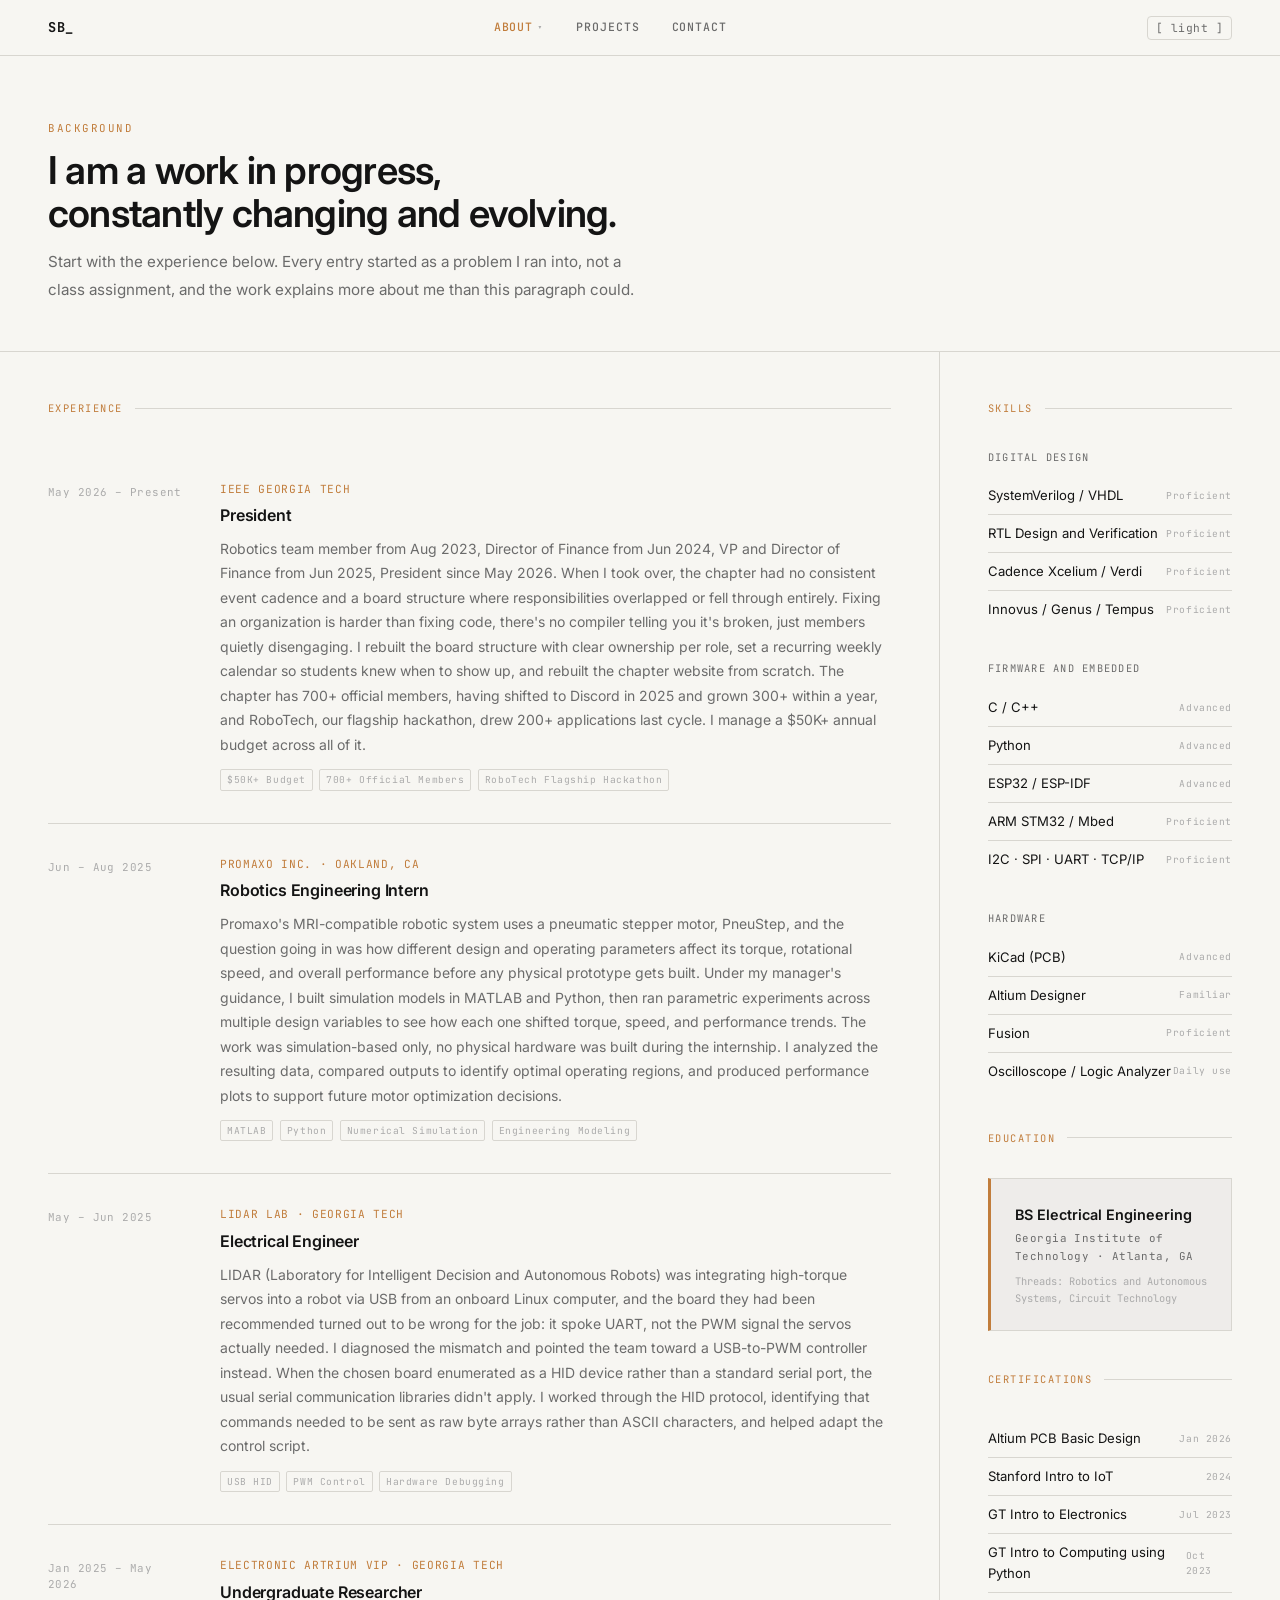
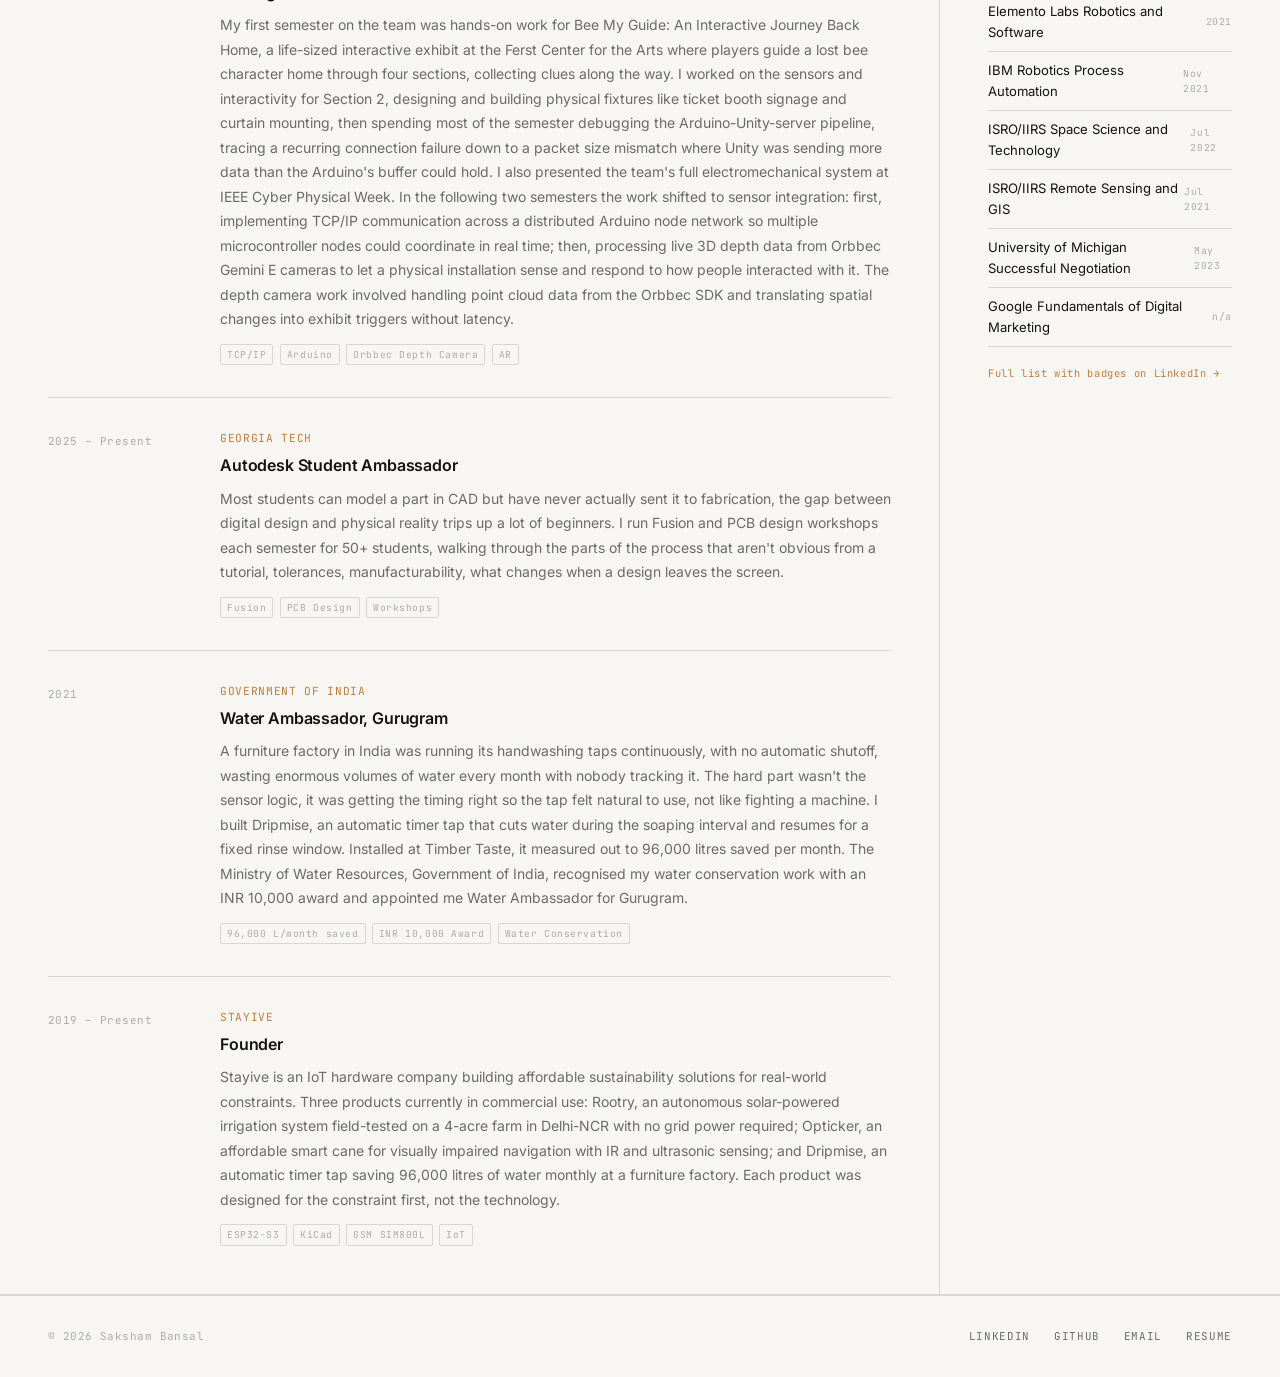
==== commit 9bfcccd2: "Update about.html" ====
--- a/about.html
+++ b/about.html
@@ -69,6 +69,16 @@
       .exp-item{grid-template-columns:1fr;gap:.5rem;}
       footer{padding:1.5rem;flex-direction:column;gap:1rem;text-align:center;}
     }
+
+    /* Nav dropdown for About/Certifications */
+    .nav-dropdown{position:relative;}
+    .nav-dropdown>a{display:flex;align-items:center;gap:.25rem;}
+    .nav-dropdown>a::after{content:none;}
+    .dropdown-menu{position:absolute;top:100%;left:0;background:var(--bg);border:1px solid var(--border);min-width:140px;padding:.5rem 0;display:none;z-index:200;margin-top:.5rem;}
+    .nav-dropdown:hover .dropdown-menu{display:block;}
+    .dropdown-menu a{display:block;font-family:var(--mono);font-size:.68rem;letter-spacing:.08em;text-transform:uppercase;color:var(--ink2);text-decoration:none;padding:.4rem .75rem;transition:color .15s;}
+    .dropdown-menu a:hover{color:var(--accent);}
+    .dropdown-arrow{font-family:var(--mono);font-size:.6rem;color:var(--ink3);}
   </style>
   <script>(function(){var t=localStorage.getItem('theme')||'light';document.documentElement.setAttribute('data-theme',t);})();</script>
 </head>
@@ -76,7 +86,7 @@
   <header>
     <a href="index.html" class="brand">SB_</a>
     <nav>
-      <a href="about.html" class="active">About</a>
+      <div class="nav-dropdown"><a href="about.html" class="active">About <span class="dropdown-arrow">▾</span></a><div class="dropdown-menu"><a href="about.html">About</a><a href="certifications.html">Certifications</a></div></div>
       <a href="projects.html">Projects</a>
       <a href="contact.html">Contact</a>
     </nav>
@@ -120,7 +130,7 @@
             <div>
               <div class="exp-org">LIDAR Lab · Georgia Tech</div>
               <div class="exp-role">Electrical Engineer</div>
-              <div class="exp-desc">A robotics team needed two high-torque servos controlled over USB from an onboard Linux computer, and the board they had been recommended turned out to be wrong for the job, it spoke UART, not the PWM signal the servos actually needed. I diagnosed the mismatch and pointed the team toward a USB-to-PWM controller instead. When the team's chosen board enumerated as a HID device rather than a standard serial port, the usual serial communication libraries didn't apply. I worked through the HID protocol with them, identifying that commands needed to be sent as raw byte arrays rather than ASCII characters, and helped adapt the control script accordingly.</div>
+              <div class="exp-desc">LIDAR (Laboratory for Intelligent Decision and Autonomous Robots) was integrating high-torque servos into a robot via USB from an onboard Linux computer, and the board they had been recommended turned out to be wrong for the job: it spoke UART, not the PWM signal the servos actually needed. I diagnosed the mismatch and pointed the team toward a USB-to-PWM controller instead. When the chosen board enumerated as a HID device rather than a standard serial port, the usual serial communication libraries didn't apply. I worked through the HID protocol, identifying that commands needed to be sent as raw byte arrays rather than ASCII characters, and helped adapt the control script.</div>
               <div class="exp-tags"><span class="exp-tag">USB HID</span><span class="exp-tag">PWM Control</span><span class="exp-tag">Hardware Debugging</span></div>
             </div>
           </div>
@@ -130,7 +140,7 @@
             <div>
               <div class="exp-org">Electronic ARTrium VIP · Georgia Tech</div>
               <div class="exp-role">Undergraduate Researcher</div>
-              <div class="exp-desc">My first semester on the team was hands-on work for Bee My Guide: An Interactive Journey Back Home, a life-sized interactive exhibit at the Ferst Center for the Arts where players guide a lost bee character home through four sections, collecting clues along the way. I worked on the sensors and interactivity for Section 2, designing and building physical fixtures like ticket booth signage and curtain mounting, then spending most of the semester debugging the Arduino-Unity-server pipeline, tracing a recurring connection failure down to a packet size mismatch where Unity was sending more data than the Arduino's buffer could hold. I also presented the team's full electromechanical system, sensor logic, actuators, and the Arduino-Unity-server pipeline across every exhibit section, at IEEE Cyber Physical Week. In later semesters the work shifted toward sensor fusion: implementing TCP/IP communication across a distributed Arduino node network for a different exhibit, then processing live 3D depth data from Orbbec Gemini E cameras so an installation could respond in real time as people interacted with it.</div>
+              <div class="exp-desc">My first semester on the team was hands-on work for Bee My Guide: An Interactive Journey Back Home, a life-sized interactive exhibit at the Ferst Center for the Arts where players guide a lost bee character home through four sections, collecting clues along the way. I worked on the sensors and interactivity for Section 2, designing and building physical fixtures like ticket booth signage and curtain mounting, then spending most of the semester debugging the Arduino-Unity-server pipeline, tracing a recurring connection failure down to a packet size mismatch where Unity was sending more data than the Arduino's buffer could hold. I also presented the team's full electromechanical system at IEEE Cyber Physical Week. In the following two semesters the work shifted to sensor integration: first, implementing TCP/IP communication across a distributed Arduino node network so multiple microcontroller nodes could coordinate in real time; then, processing live 3D depth data from Orbbec Gemini E cameras to let a physical installation sense and respond to how people interacted with it. The depth camera work involved handling point cloud data from the Orbbec SDK and translating spatial changes into exhibit triggers without latency.</div>
               <div class="exp-tags"><span class="exp-tag">TCP/IP</span><span class="exp-tag">Arduino</span><span class="exp-tag">Orbbec Depth Camera</span><span class="exp-tag">AR</span></div>
             </div>
           </div>
@@ -140,8 +150,8 @@
             <div>
               <div class="exp-org">Georgia Tech</div>
               <div class="exp-role">Autodesk Student Ambassador</div>
-              <div class="exp-desc">Most students can model a part in CAD but have never actually sent it to fabrication, the gap between digital design and physical reality trips up a lot of beginners. I run Fusion 360 and PCB design workshops each semester for 50+ students, walking through the parts of the process that aren't obvious from a tutorial, tolerances, manufacturability, what changes when a design leaves the screen.</div>
-              <div class="exp-tags"><span class="exp-tag">Fusion 360</span><span class="exp-tag">PCB Design</span><span class="exp-tag">Workshops</span></div>
+              <div class="exp-desc">Most students can model a part in CAD but have never actually sent it to fabrication, the gap between digital design and physical reality trips up a lot of beginners. I run Fusion and PCB design workshops each semester for 50+ students, walking through the parts of the process that aren't obvious from a tutorial, tolerances, manufacturability, what changes when a design leaves the screen.</div>
+              <div class="exp-tags"><span class="exp-tag">Fusion</span><span class="exp-tag">PCB Design</span><span class="exp-tag">Workshops</span></div>
             </div>
           </div>
 
@@ -150,7 +160,7 @@
             <div>
               <div class="exp-org">Government of India</div>
               <div class="exp-role">Water Ambassador, Gurugram</div>
-              <div class="exp-desc">A furniture factory in India was running its handwashing taps continuously, with no automatic shutoff, wasting enormous volumes of water every month with nobody tracking it. The hard part wasn't the sensor logic, it was getting the timing right so the tap felt natural to use, not like fighting a machine. I built Dripmise, an automatic timer tap that cuts water during the soaping interval and resumes for a fixed rinse window. Installed at Timber Taste, it measured out to 96,000 litres saved per month. The Ministry of Water Resources, Government of India, gave it an INR 10,000 award for water conservation and appointed me Water Ambassador for Gurugram.</div>
+              <div class="exp-desc">A furniture factory in India was running its handwashing taps continuously, with no automatic shutoff, wasting enormous volumes of water every month with nobody tracking it. The hard part wasn't the sensor logic, it was getting the timing right so the tap felt natural to use, not like fighting a machine. I built Dripmise, an automatic timer tap that cuts water during the soaping interval and resumes for a fixed rinse window. Installed at Timber Taste, it measured out to 96,000 litres saved per month. The Ministry of Water Resources, Government of India, recognised my water conservation work with an INR 10,000 award and appointed me Water Ambassador for Gurugram.</div>
               <div class="exp-tags"><span class="exp-tag">96,000 L/month saved</span><span class="exp-tag">INR 10,000 Award</span><span class="exp-tag">Water Conservation</span></div>
             </div>
           </div>
@@ -160,7 +170,7 @@
             <div>
               <div class="exp-org">Stayive</div>
               <div class="exp-role">Founder</div>
-              <div class="exp-desc">Smallholder farmers and small businesses in India often can't access automation built for their actual constraints, most existing solutions assume grid power, smartphones, or budgets that don't match reality on the ground. Stayive is the company behind three hardware products built on that premise: Rootry, the smart irrigation system, now four iterations deep and field-tested on a real 4-acre farm in Delhi-NCR; Opticker, an affordable smart cane for visually impaired navigation; and Dripmise, the automatic timer tap installed at Timber Taste that's saving 96,000 litres of water a month. What started as a CBSE National Science Exhibition project at 13 grew into building hardware that actually gets used, not just demoed.</div>
+              <div class="exp-desc">Stayive is an IoT hardware company building affordable sustainability solutions for real-world constraints. Three products currently in commercial use: Rootry, an autonomous solar-powered irrigation system field-tested on a 4-acre farm in Delhi-NCR with no grid power required; Opticker, an affordable smart cane for visually impaired navigation with IR and ultrasonic sensing; and Dripmise, an automatic timer tap saving 96,000 litres of water monthly at a furniture factory. Each product was designed for the constraint first, not the technology.</div>
               <div class="exp-tags"><span class="exp-tag">ESP32-S3</span><span class="exp-tag">KiCad</span><span class="exp-tag">GSM SIM800L</span><span class="exp-tag">IoT</span></div>
             </div>
           </div>
@@ -192,7 +202,7 @@
           <div class="skill-cat">Hardware</div>
           <div class="skill-row">KiCad (PCB) <span class="skill-level">Advanced</span></div>
           <div class="skill-row">Altium Designer <span class="skill-level">Familiar</span></div>
-          <div class="skill-row">Fusion 360 <span class="skill-level">Proficient</span></div>
+          <div class="skill-row">Fusion <span class="skill-level">Proficient</span></div>
           <div class="skill-row">Oscilloscope / Logic Analyzer <span class="skill-level">Daily use</span></div>
         </div>
 
@@ -206,35 +216,22 @@
         </div>
 
         <div style="margin-top:2.5rem;">
-          <div class="sec-label" style="cursor:pointer;" onclick="toggleCerts()">
-            Certifications <span id="cert-toggle-icon" style="margin-left:auto;font-family:var(--mono);color:var(--ink2);">[ + ]</span>
-          </div>
-          <div id="cert-dropdown" style="display:none;">
-            <div class="skill-row">Altium PCB Basic Design <span class="skill-level">Jan 2026</span></div>
-            <div class="skill-row">GT Intro to Electronics <span class="skill-level">Jul 2023</span></div>
-            <div class="skill-row">Elemento Labs Robotics and Software <span class="skill-level">2021</span></div>
-            <div class="skill-row">GT Intro to Computing using Python <span class="skill-level">Oct 2023</span></div>
-            <div class="skill-row">Stanford Intro to IoT <span class="skill-level">2024</span></div>
-            <div class="skill-row">IBM Robotics Process Automation <span class="skill-level">Nov 2021</span></div>
-            <div class="skill-row">ISRO/IIRS Space Science and Technology <span class="skill-level">Jul 2022</span></div>
-            <div class="skill-row">ISRO/IIRS Remote Sensing and GIS <span class="skill-level">Jul 2021</span></div>
-            <div class="skill-row">University of Michigan Successful Negotiation <span class="skill-level">May 2023</span></div>
-            <div class="skill-row">Google Fundamentals of Digital Marketing <span class="skill-level">n/a</span></div>
-            <div style="margin-top:.75rem;"><a href="https://linkedin.com/in/bansalsaksham" target="_blank" rel="noopener noreferrer" style="font-family:var(--mono);font-size:.65rem;letter-spacing:.06em;color:var(--accent);text-decoration:none;">Full list with badges on LinkedIn →</a></div>
-          </div>
+          <div class="sec-label">Certifications</div>
+          <div class="skill-row">Altium PCB Basic Design <span class="skill-level">Jan 2026</span></div>
+          <div class="skill-row">Stanford Intro to IoT <span class="skill-level">2024</span></div>
+          <div class="skill-row">GT Intro to Electronics <span class="skill-level">Jul 2023</span></div>
+          <div class="skill-row">GT Intro to Computing using Python <span class="skill-level">Oct 2023</span></div>
+          <div class="skill-row">Elemento Labs Robotics and Software <span class="skill-level">2021</span></div>
+          <div class="skill-row">IBM Robotics Process Automation <span class="skill-level">Nov 2021</span></div>
+          <div class="skill-row">ISRO/IIRS Space Science and Technology <span class="skill-level">Jul 2022</span></div>
+          <div class="skill-row">ISRO/IIRS Remote Sensing and GIS <span class="skill-level">Jul 2021</span></div>
+          <div class="skill-row">University of Michigan Successful Negotiation <span class="skill-level">May 2023</span></div>
+          <div class="skill-row">Google Fundamentals of Digital Marketing <span class="skill-level">n/a</span></div>
+          <div style="margin-top:.75rem;"><a href="https://linkedin.com/in/bansalsaksham" target="_blank" rel="noopener noreferrer" style="font-family:var(--mono);font-size:.65rem;letter-spacing:.06em;color:var(--accent);text-decoration:none;">Full list with badges on LinkedIn →</a></div>
         </div>
       </div>
     </div>
 
-    <script>
-      function toggleCerts() {
-        var d = document.getElementById('cert-dropdown');
-        var i = document.getElementById('cert-toggle-icon');
-        var open = d.style.display === 'block';
-        d.style.display = open ? 'none' : 'block';
-        i.textContent = open ? '[ + ]' : '[ \u2212 ]';
-      }
-    </script>
   </main>
 
   <footer>
@@ -243,7 +240,6 @@
       <a href="https://linkedin.com/in/bansalsaksham" target="_blank" rel="noopener noreferrer">LinkedIn</a>
       <a href="https://github.com/bansalsaksham" target="_blank" rel="noopener noreferrer">GitHub</a>
       <a href="mailto:sakshambansal@gatech.edu">Email</a>
-      <a href="certifications.html">Certifications</a>
       <a href="resume-saksham-bansal.pdf" target="_blank" rel="noopener noreferrer">Resume</a>
     </div>
   </footer>
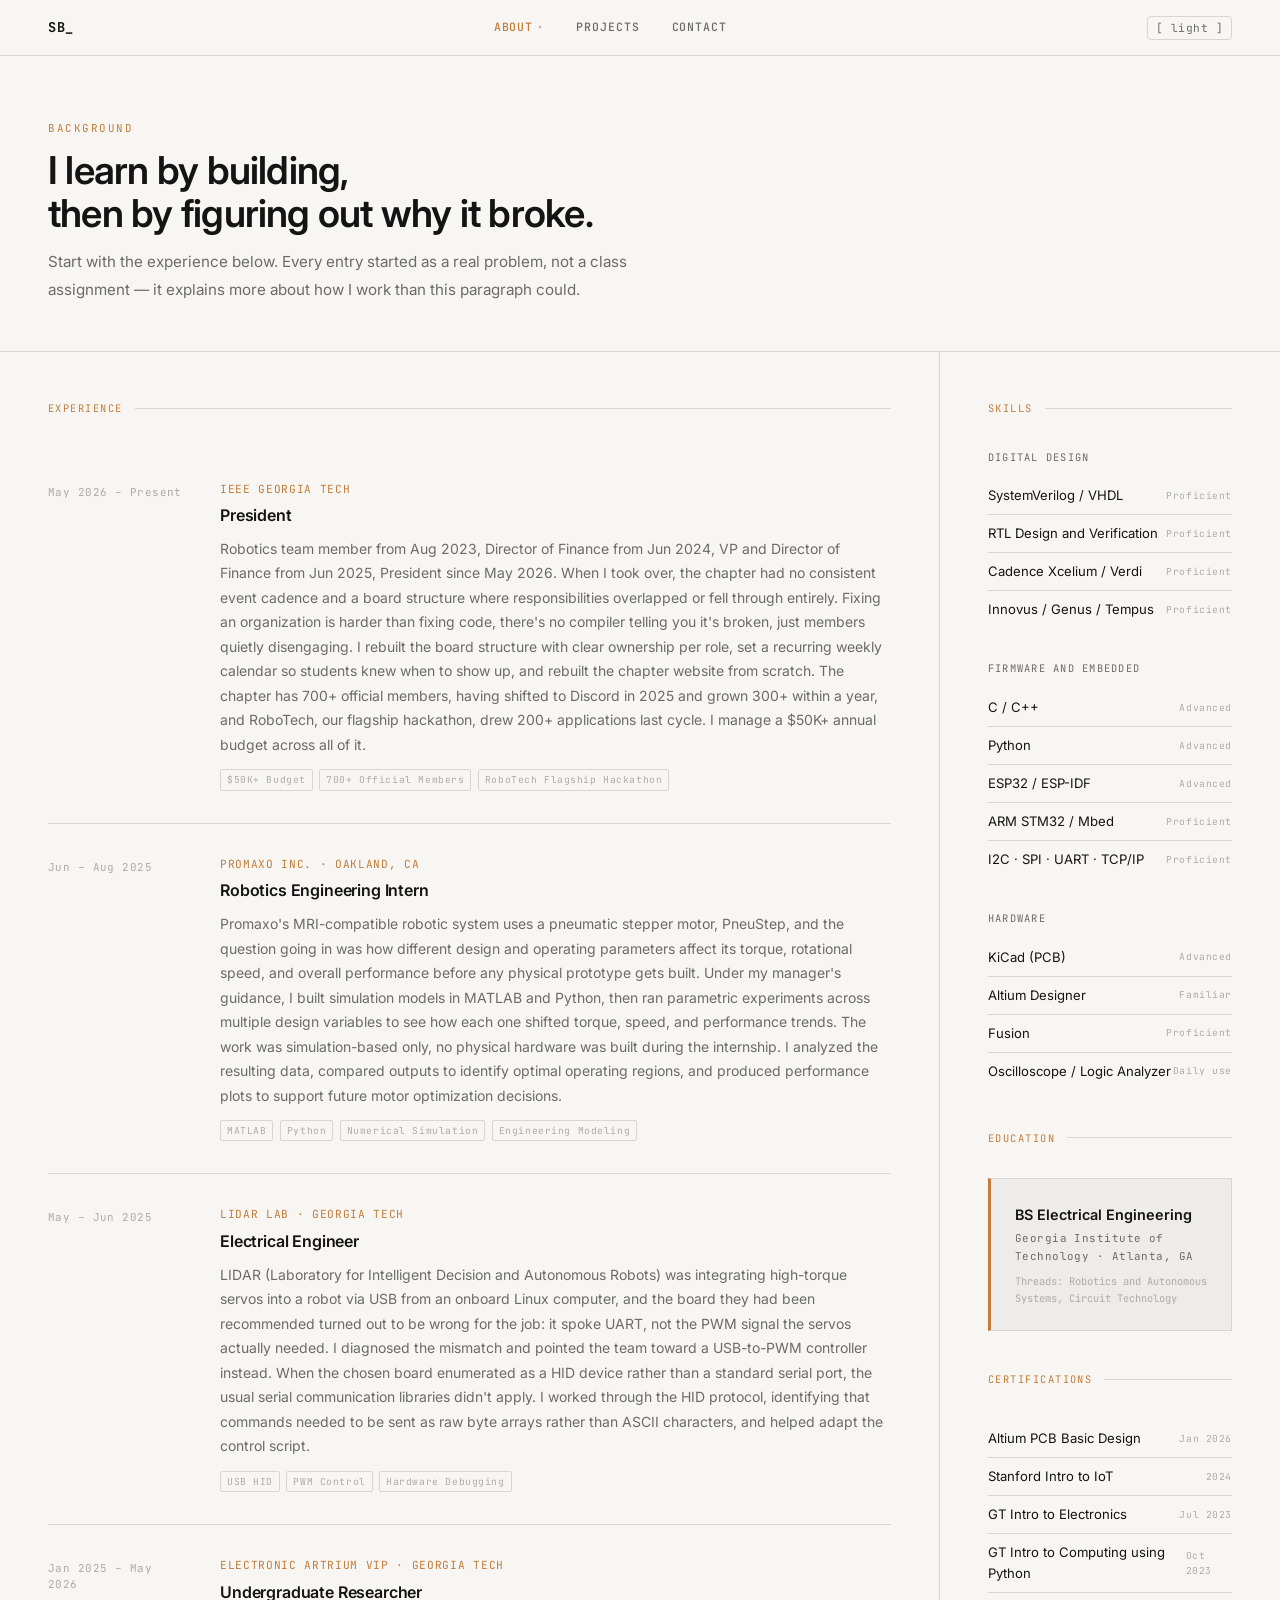
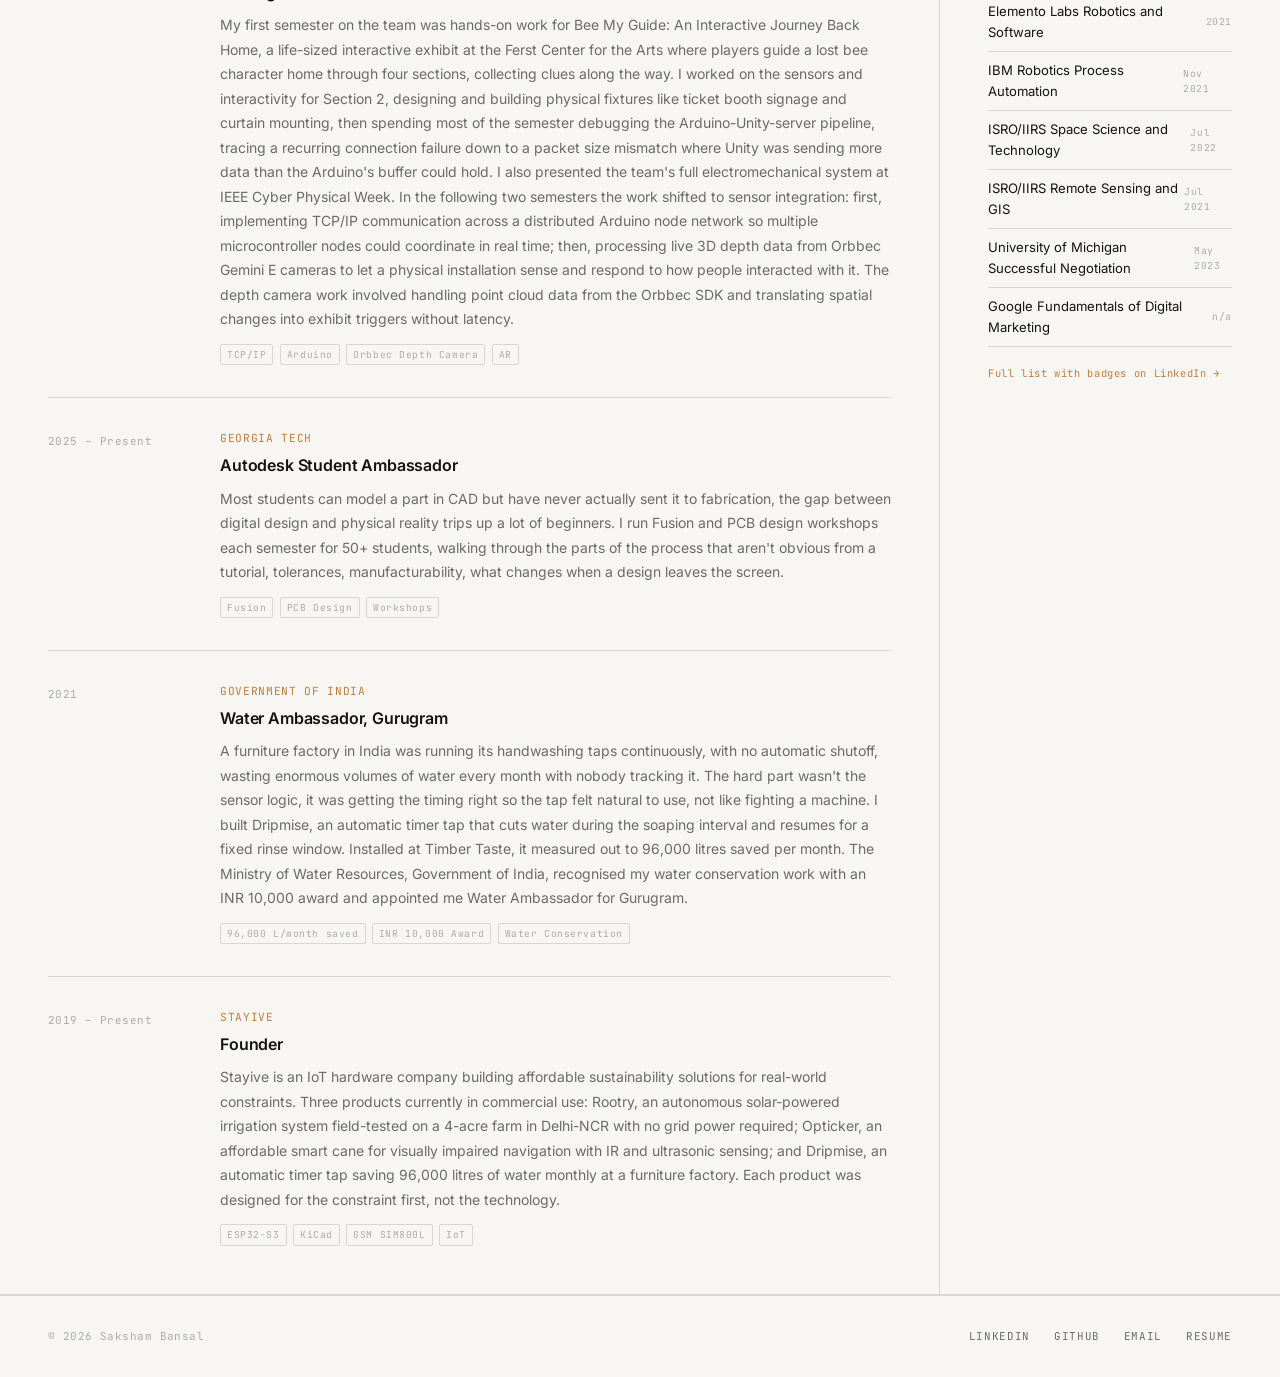
==== commit 99a53c24: "Update about.html" ====
--- a/about.html
+++ b/about.html
@@ -96,8 +96,8 @@
   <main>
     <div class="page-header">
       <div class="page-eyebrow">Background</div>
-      <h1 class="page-title">I am a work in progress,<br>constantly changing and evolving.</h1>
-      <p class="page-sub">Start with the experience below. Every entry started as a problem I ran into, not a class assignment, and the work explains more about me than this paragraph could.</p>
+      <h1 class="page-title">I learn by building,<br>then by figuring out why it broke.</h1>
+      <p class="page-sub">Start with the experience below. Every entry started as a real problem, not a class assignment — it explains more about how I work than this paragraph could.</p>
     </div>
 
     <div class="body-grid">
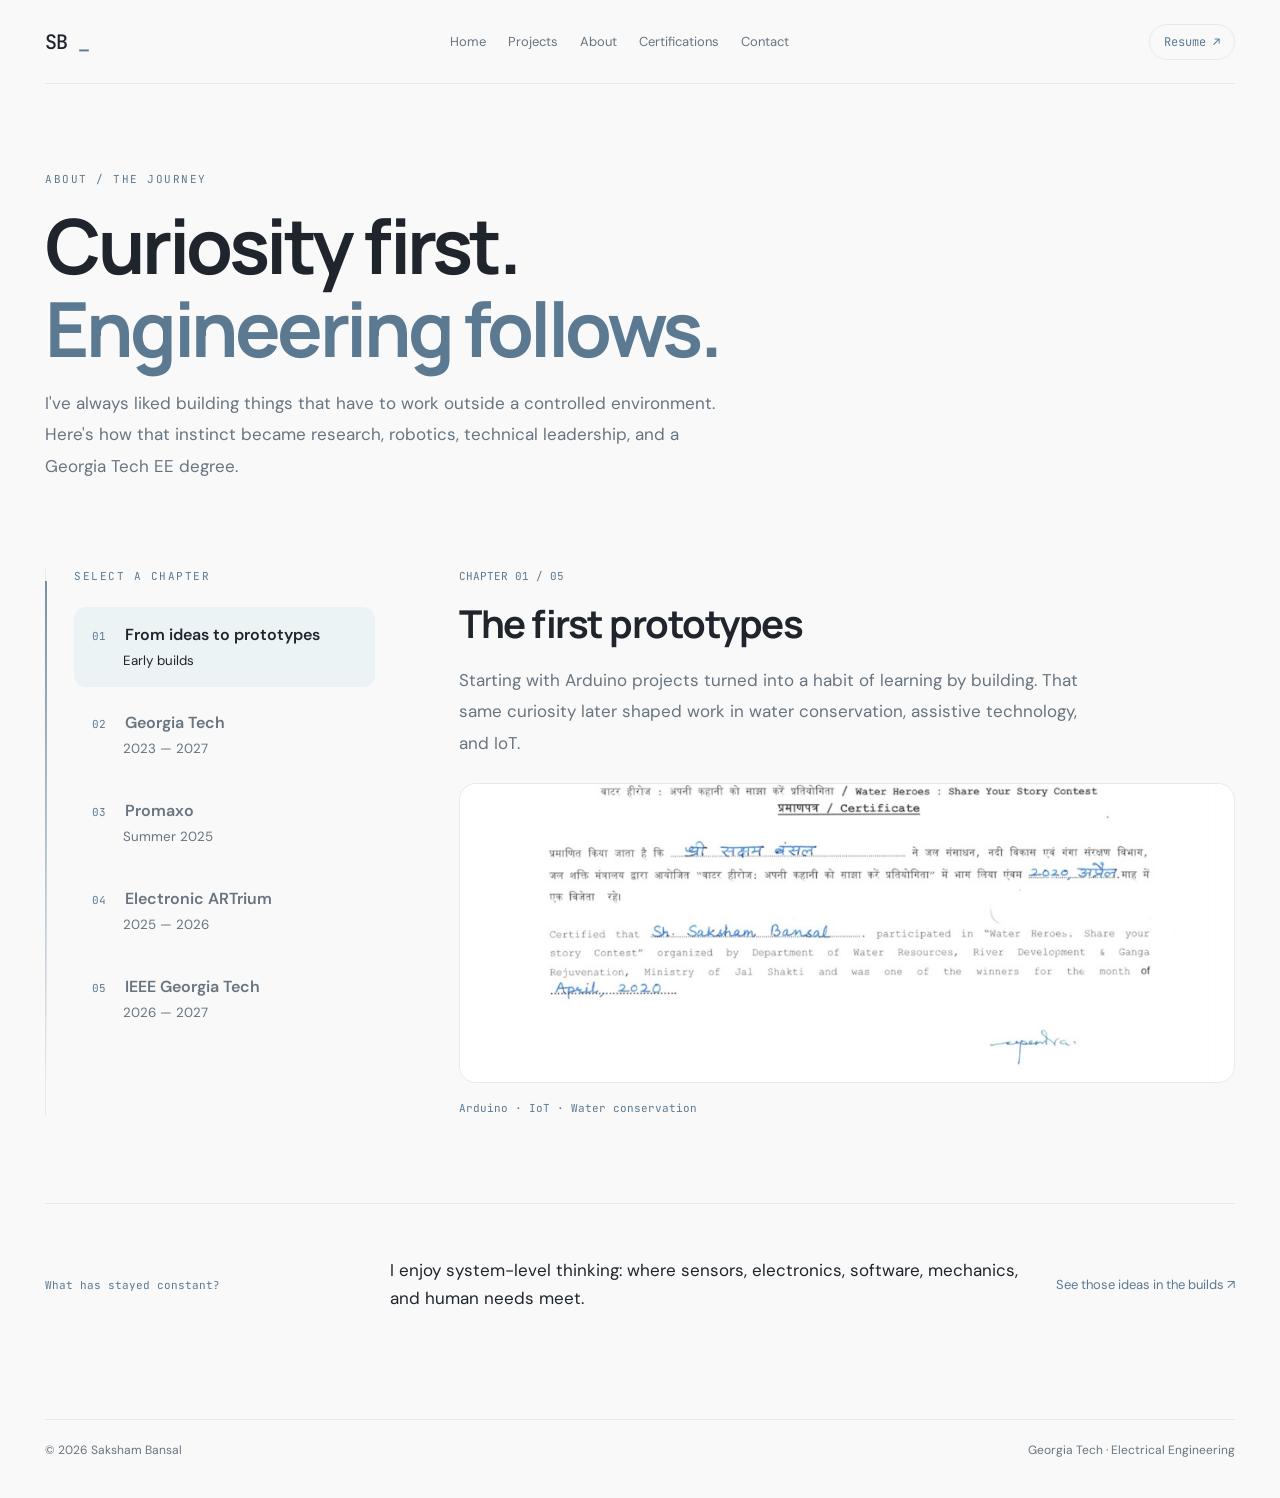
==== commit 81a79956: "Update about.html" ====
--- a/about.html
+++ b/about.html
@@ -1,252 +1,151 @@
 <!DOCTYPE html>
-<html lang="en" data-theme="light">
-<head>
-  <meta charset="UTF-8" />
-  <meta name="viewport" content="width=device-width, initial-scale=1.0" />
-  <meta name="description" content="About Saksham Bansal: EE Senior at Georgia Tech. Experience, skills, and background." />
-  <title>About | Saksham Bansal</title>
-  <link rel="preconnect" href="https://fonts.googleapis.com">
-  <link rel="preconnect" href="https://fonts.gstatic.com" crossorigin>
-  <link href="https://fonts.googleapis.com/css2?family=JetBrains+Mono:wght@400;500;700&family=Inter:wght@400;500;600&display=swap" rel="stylesheet">
-  <style>
-    :root{--bg:#F7F6F2;--surface:#EEECEA;--ink:#141414;--ink2:#6B6B6B;--ink3:#ABABAB;--accent:#C17D3C;--border:#D8D6D0;--card-bg:#FFFFFF;--mono:'JetBrains Mono',monospace;--sans:'Inter',sans-serif;}
-    [data-theme="dark"]{--bg:#0E0E0E;--surface:#1A1A18;--ink:#E8E6DF;--ink2:#8A8880;--ink3:#4A4A48;--accent:#D4904E;--border:#2A2A28;--card-bg:#161614;}
-    *,*::before,*::after{box-sizing:border-box;margin:0;padding:0;}
-    html{scroll-behavior:smooth;}
-    body{background:var(--bg);color:var(--ink);font-family:var(--sans);font-size:16px;line-height:1.6;transition:background .25s,color .25s;min-height:100vh;}
-    body::before{content:'';position:fixed;inset:0;background-image:radial-gradient(var(--ink3) 0.6px,transparent 0.6px);background-size:28px 28px;opacity:.35;pointer-events:none;z-index:0;}
-    header{position:sticky;top:0;z-index:100;display:flex;align-items:center;justify-content:space-between;padding:0 3rem;height:56px;background:var(--bg);border-bottom:1px solid var(--border);}
-    .brand{font-family:var(--mono);font-weight:700;font-size:.85rem;letter-spacing:.04em;color:var(--ink);text-decoration:none;}
-    .brand:hover{color:var(--accent);}
-    nav{display:flex;align-items:center;gap:2rem;}
-    nav a{font-family:var(--mono);font-size:.72rem;font-weight:500;letter-spacing:.08em;text-transform:uppercase;color:var(--ink2);text-decoration:none;transition:color .15s;}
-    nav a:hover,nav a.active{color:var(--accent);}
-    .theme-btn{background:none;border:1px solid var(--border);border-radius:4px;color:var(--ink2);cursor:pointer;font-family:var(--mono);font-size:.7rem;padding:4px 8px;letter-spacing:.04em;transition:border-color .15s,color .15s;}
-    .theme-btn:hover{border-color:var(--accent);color:var(--accent);}
-    main{position:relative;z-index:1;}
-    footer{position:relative;z-index:1;padding:2rem 3rem;display:flex;align-items:center;justify-content:space-between;border-top:1px solid var(--border);}
-    .footer-copy{font-family:var(--mono);font-size:.68rem;color:var(--ink3);letter-spacing:.04em;}
-    .footer-links{display:flex;gap:1.5rem;}
-    .footer-links a{font-family:var(--mono);font-size:.68rem;letter-spacing:.06em;text-transform:uppercase;color:var(--ink2);text-decoration:none;transition:color .15s;}
-    .footer-links a:hover{color:var(--accent);}
-    .page-header{padding:4rem 3rem 3rem;border-bottom:1px solid var(--border);}
-    .page-eyebrow{font-family:var(--mono);font-size:.68rem;letter-spacing:.14em;text-transform:uppercase;color:var(--accent);margin-bottom:.75rem;}
-    .page-title{font-size:clamp(1.8rem,3vw,2.6rem);font-weight:600;letter-spacing:-.02em;color:var(--ink);line-height:1.1;}
-    .page-sub{font-size:.95rem;color:var(--ink2);margin-top:.9rem;max-width:600px;line-height:1.8;}
-    .body-grid{display:grid;grid-template-columns:1fr 340px;border-bottom:1px solid var(--border);}
-    .body-main{padding:3rem;border-right:1px solid var(--border);}
-    .body-side{padding:3rem;}
-    .sec-label{font-family:var(--mono);font-size:.65rem;letter-spacing:.14em;text-transform:uppercase;color:var(--accent);margin-bottom:2rem;display:flex;align-items:center;gap:.75rem;}
-    .sec-label::after{content:'';flex:1;height:1px;background:var(--border);}
-    .exp-list{display:flex;flex-direction:column;}
-    .exp-item{padding:2rem 0;border-bottom:1px solid var(--border);display:grid;grid-template-columns:140px 1fr;gap:2rem;}
-    .exp-item:last-child{border-bottom:none;padding-bottom:0;}
-    .exp-date{font-family:var(--mono);font-size:.68rem;color:var(--ink3);letter-spacing:.04em;padding-top:3px;line-height:1.5;}
-    .exp-org{font-family:var(--mono);font-size:.7rem;letter-spacing:.06em;text-transform:uppercase;color:var(--accent);margin-bottom:.3rem;}
-    .exp-role{font-size:1rem;font-weight:600;color:var(--ink);margin-bottom:.5rem;letter-spacing:-.01em;}
-    .exp-desc{font-size:.875rem;color:var(--ink2);line-height:1.75;}
-    .exp-tags{display:flex;flex-wrap:wrap;gap:.4rem;margin-top:.75rem;}
-    .exp-tag{font-family:var(--mono);font-size:.6rem;letter-spacing:.06em;color:var(--ink3);border:1px solid var(--border);padding:2px 6px;border-radius:2px;}
-    .skill-block{margin-bottom:2rem;}
-    .skill-block:last-child{margin-bottom:0;}
-    .skill-cat{font-family:var(--mono);font-size:.65rem;letter-spacing:.12em;text-transform:uppercase;color:var(--ink2);margin-bottom:.75rem;}
-    .skill-row{display:flex;align-items:center;justify-content:space-between;padding:.5rem 0;border-bottom:1px solid var(--border);font-size:.82rem;color:var(--ink);}
-    .skill-row:last-child{border-bottom:none;}
-    .skill-level{font-family:var(--mono);font-size:.6rem;letter-spacing:.06em;color:var(--ink3);}
-    .edu-card{background:var(--surface);border:1px solid var(--border);padding:1.5rem;border-left:3px solid var(--accent);margin-bottom:1.5rem;}
-    .edu-degree{font-size:.9rem;font-weight:600;color:var(--ink);margin-bottom:.25rem;}
-    .edu-school{font-family:var(--mono);font-size:.68rem;letter-spacing:.04em;color:var(--ink2);}
-    .edu-detail{font-family:var(--mono);font-size:.65rem;color:var(--ink3);margin-top:.5rem;line-height:1.6;}
-    .outside-item{padding:.75rem 0;border-bottom:1px solid var(--border);font-size:.85rem;color:var(--ink2);display:flex;gap:.75rem;align-items:flex-start;}
-    .outside-item:last-child{border-bottom:none;}
-    .outside-dot{color:var(--accent);font-family:var(--mono);font-size:.7rem;flex-shrink:0;padding-top:2px;}
-    @media(max-width:900px){
-      header{padding:0 1.5rem;}nav{gap:1.2rem;}
-      .page-header{padding:3rem 1.5rem 2rem;}
-      .body-grid{grid-template-columns:1fr;}
-      .body-main{padding:2rem 1.5rem;border-right:none;border-bottom:1px solid var(--border);}
-      .body-side{padding:2rem 1.5rem;}
-      .exp-item{grid-template-columns:1fr;gap:.5rem;}
-      footer{padding:1.5rem;flex-direction:column;gap:1rem;text-align:center;}
-    }
-
-    /* Nav dropdown for About/Certifications */
-    .nav-dropdown{position:relative;}
-    .nav-dropdown>a{display:flex;align-items:center;gap:.25rem;}
-    .nav-dropdown>a::after{content:none;}
-    .dropdown-menu{position:absolute;top:100%;left:0;background:var(--bg);border:1px solid var(--border);min-width:140px;padding:.5rem 0;display:none;z-index:200;margin-top:.5rem;}
-    .nav-dropdown:hover .dropdown-menu{display:block;}
-    .dropdown-menu a{display:block;font-family:var(--mono);font-size:.68rem;letter-spacing:.08em;text-transform:uppercase;color:var(--ink2);text-decoration:none;padding:.4rem .75rem;transition:color .15s;}
-    .dropdown-menu a:hover{color:var(--accent);}
-    .dropdown-arrow{font-family:var(--mono);font-size:.6rem;color:var(--ink3);}
-  </style>
-  <script>(function(){var t=localStorage.getItem('theme')||'light';document.documentElement.setAttribute('data-theme',t);})();</script>
-</head>
-<body>
-  <header>
-    <a href="index.html" class="brand">SB_</a>
-    <nav>
-      <div class="nav-dropdown"><a href="about.html" class="active">About <span class="dropdown-arrow">▾</span></a><div class="dropdown-menu"><a href="about.html">About</a><a href="certifications.html">Certifications</a></div></div>
-      <a href="projects.html">Projects</a>
-      <a href="contact.html">Contact</a>
+<html lang="en">
+ <head>
+  <meta charset="utf-8"/>
+  <meta content="width=device-width,initial-scale=1" name="viewport"/>
+  <meta content="Saksham Bansal &mdash; Georgia Tech electrical engineering portfolio" name="description"/>
+  <title>
+   About &middot; Saksham Bansal
+  </title>
+  <link href="assets/style.css" rel="stylesheet"/>
+  <link href="assets/fullsite.css" rel="stylesheet"/>
+ </head>
+ <body data-theme="c">
+  <div class="shell">
+   <header class="top">
+    <a class="logo" href="index.html">
+     SB
+     <span>
+      _
+     </span>
+    </a>
+    <nav class="nav">
+     <a href="index.html">
+      Home
+     </a>
+     <a href="projects.html">
+      Projects
+     </a>
+     <a href="about.html">
+      About
+     </a>
+     <a href="certifications.html">
+      Certifications
+     </a>
+     <a href="contact.html">
+      Contact
+     </a>
     </nav>
-    <button class="theme-btn" onclick="toggleTheme()" id="theme-btn">[ light ]</button>
-  </header>
-
-  <main>
-    <div class="page-header">
-      <div class="page-eyebrow">Background</div>
-      <h1 class="page-title">I learn by building,<br>then by figuring out why it broke.</h1>
-      <p class="page-sub">Start with the experience below. Every entry started as a real problem, not a class assignment — it explains more about how I work than this paragraph could.</p>
+    <a class="resume-nav" href="resume-saksham-bansal.pdf" rel="noopener" target="_blank">
+     Resume &nearrow;
+    </a>
+   </header>
+   <main>
+    <section class="inside-hero">
+     <div class="eyebrow">
+      ABOUT / THE JOURNEY
+     </div>
+     <h1>
+      Curiosity first.
+      <em>
+       Engineering follows.
+      </em>
+     </h1>
+     <p>
+      I've always liked building things that have to work outside a controlled environment. Here's how that instinct became research, robotics, technical leadership, and a Georgia Tech EE degree.
+     </p>
+    </section>
+    <section class="story-layout">
+     <div class="story-rail">
+      <span class="micro">
+       SELECT A CHAPTER
+      </span>
+      <button class="story-step active" data-story="0">
+       <span>
+        01
+       </span>
+       From ideas to prototypes
+       <small>
+        Early builds
+       </small>
+      </button>
+      <button class="story-step" data-story="1">
+       <span>
+        02
+       </span>
+       Georgia Tech
+       <small>
+        2023 &mdash; 2027
+       </small>
+      </button>
+      <button class="story-step" data-story="2">
+       <span>
+        03
+       </span>
+       Promaxo
+       <small>
+        Summer 2025
+       </small>
+      </button>
+      <button class="story-step" data-story="3">
+       <span>
+        04
+       </span>
+       Electronic ARTrium
+       <small>
+        2025 &mdash; 2026
+       </small>
+      </button>
+      <button class="story-step" data-story="4">
+       <span>
+        05
+       </span>
+       IEEE Georgia Tech
+       <small>
+        2026 &mdash; 2027
+       </small>
+      </button>
+     </div>
+     <div aria-live="polite" class="story-content">
+      <div class="story-index">
+       CHAPTER 01 / 05
+      </div>
+      <h2 id="story-title">
+       The first prototypes
+      </h2>
+      <p id="story-body">
+       Starting with Arduino projects turned into a habit of learning by building. That same curiosity later shaped work in water conservation, assistive technology, and IoT.
+      </p>
+      <div class="story-visual" id="story-visual">
+       <img alt="Early engineering project" src="images/project_timertap.jpg"/>
+      </div>
+      <div class="story-tags" id="story-tags">
+       Arduino &middot; IoT &middot; Water conservation
+      </div>
+     </div>
+    </section>
+    <div class="story-outro">
+     <span>
+      What has stayed constant?
+     </span>
+     <p>
+      I enjoy system-level thinking: where sensors, electronics, software, mechanics, and human needs meet.
+     </p>
+     <a href="projects.html">
+      See those ideas in the builds &nearrow;
+     </a>
     </div>
-
-    <div class="body-grid">
-      <div class="body-main">
-        <div class="sec-label">Experience</div>
-        <div class="exp-list">
-
-          <div class="exp-item">
-            <div class="exp-date">May 2026 – Present</div>
-            <div>
-              <div class="exp-org">IEEE Georgia Tech</div>
-              <div class="exp-role">President</div>
-              <div class="exp-desc">Robotics team member from Aug 2023, Director of Finance from Jun 2024, VP and Director of Finance from Jun 2025, President since May 2026. When I took over, the chapter had no consistent event cadence and a board structure where responsibilities overlapped or fell through entirely. Fixing an organization is harder than fixing code, there's no compiler telling you it's broken, just members quietly disengaging. I rebuilt the board structure with clear ownership per role, set a recurring weekly calendar so students knew when to show up, and rebuilt the chapter website from scratch. The chapter has 700+ official members, having shifted to Discord in 2025 and grown 300+ within a year, and RoboTech, our flagship hackathon, drew 200+ applications last cycle. I manage a $50K+ annual budget across all of it.</div>
-              <div class="exp-tags"><span class="exp-tag">$50K+ Budget</span><span class="exp-tag">700+ Official Members</span><span class="exp-tag">RoboTech Flagship Hackathon</span></div>
-            </div>
-          </div>
-
-          <div class="exp-item">
-            <div class="exp-date">Jun – Aug 2025</div>
-            <div>
-              <div class="exp-org">Promaxo Inc. · Oakland, CA</div>
-              <div class="exp-role">Robotics Engineering Intern</div>
-              <div class="exp-desc">Promaxo's MRI-compatible robotic system uses a pneumatic stepper motor, PneuStep, and the question going in was how different design and operating parameters affect its torque, rotational speed, and overall performance before any physical prototype gets built. Under my manager's guidance, I built simulation models in MATLAB and Python, then ran parametric experiments across multiple design variables to see how each one shifted torque, speed, and performance trends. The work was simulation-based only, no physical hardware was built during the internship. I analyzed the resulting data, compared outputs to identify optimal operating regions, and produced performance plots to support future motor optimization decisions.</div>
-              <div class="exp-tags"><span class="exp-tag">MATLAB</span><span class="exp-tag">Python</span><span class="exp-tag">Numerical Simulation</span><span class="exp-tag">Engineering Modeling</span></div>
-            </div>
-          </div>
-
-          <div class="exp-item">
-            <div class="exp-date">May – Jun 2025</div>
-            <div>
-              <div class="exp-org">LIDAR Lab · Georgia Tech</div>
-              <div class="exp-role">Electrical Engineer</div>
-              <div class="exp-desc">LIDAR (Laboratory for Intelligent Decision and Autonomous Robots) was integrating high-torque servos into a robot via USB from an onboard Linux computer, and the board they had been recommended turned out to be wrong for the job: it spoke UART, not the PWM signal the servos actually needed. I diagnosed the mismatch and pointed the team toward a USB-to-PWM controller instead. When the chosen board enumerated as a HID device rather than a standard serial port, the usual serial communication libraries didn't apply. I worked through the HID protocol, identifying that commands needed to be sent as raw byte arrays rather than ASCII characters, and helped adapt the control script.</div>
-              <div class="exp-tags"><span class="exp-tag">USB HID</span><span class="exp-tag">PWM Control</span><span class="exp-tag">Hardware Debugging</span></div>
-            </div>
-          </div>
-
-          <div class="exp-item">
-            <div class="exp-date">Jan 2025 – May 2026</div>
-            <div>
-              <div class="exp-org">Electronic ARTrium VIP · Georgia Tech</div>
-              <div class="exp-role">Undergraduate Researcher</div>
-              <div class="exp-desc">My first semester on the team was hands-on work for Bee My Guide: An Interactive Journey Back Home, a life-sized interactive exhibit at the Ferst Center for the Arts where players guide a lost bee character home through four sections, collecting clues along the way. I worked on the sensors and interactivity for Section 2, designing and building physical fixtures like ticket booth signage and curtain mounting, then spending most of the semester debugging the Arduino-Unity-server pipeline, tracing a recurring connection failure down to a packet size mismatch where Unity was sending more data than the Arduino's buffer could hold. I also presented the team's full electromechanical system at IEEE Cyber Physical Week. In the following two semesters the work shifted to sensor integration: first, implementing TCP/IP communication across a distributed Arduino node network so multiple microcontroller nodes could coordinate in real time; then, processing live 3D depth data from Orbbec Gemini E cameras to let a physical installation sense and respond to how people interacted with it. The depth camera work involved handling point cloud data from the Orbbec SDK and translating spatial changes into exhibit triggers without latency.</div>
-              <div class="exp-tags"><span class="exp-tag">TCP/IP</span><span class="exp-tag">Arduino</span><span class="exp-tag">Orbbec Depth Camera</span><span class="exp-tag">AR</span></div>
-            </div>
-          </div>
-
-          <div class="exp-item">
-            <div class="exp-date">2025 – Present</div>
-            <div>
-              <div class="exp-org">Georgia Tech</div>
-              <div class="exp-role">Autodesk Student Ambassador</div>
-              <div class="exp-desc">Most students can model a part in CAD but have never actually sent it to fabrication, the gap between digital design and physical reality trips up a lot of beginners. I run Fusion and PCB design workshops each semester for 50+ students, walking through the parts of the process that aren't obvious from a tutorial, tolerances, manufacturability, what changes when a design leaves the screen.</div>
-              <div class="exp-tags"><span class="exp-tag">Fusion</span><span class="exp-tag">PCB Design</span><span class="exp-tag">Workshops</span></div>
-            </div>
-          </div>
-
-          <div class="exp-item">
-            <div class="exp-date">2021</div>
-            <div>
-              <div class="exp-org">Government of India</div>
-              <div class="exp-role">Water Ambassador, Gurugram</div>
-              <div class="exp-desc">A furniture factory in India was running its handwashing taps continuously, with no automatic shutoff, wasting enormous volumes of water every month with nobody tracking it. The hard part wasn't the sensor logic, it was getting the timing right so the tap felt natural to use, not like fighting a machine. I built Dripmise, an automatic timer tap that cuts water during the soaping interval and resumes for a fixed rinse window. Installed at Timber Taste, it measured out to 96,000 litres saved per month. The Ministry of Water Resources, Government of India, recognised my water conservation work with an INR 10,000 award and appointed me Water Ambassador for Gurugram.</div>
-              <div class="exp-tags"><span class="exp-tag">96,000 L/month saved</span><span class="exp-tag">INR 10,000 Award</span><span class="exp-tag">Water Conservation</span></div>
-            </div>
-          </div>
-
-          <div class="exp-item">
-            <div class="exp-date">2019 – Present</div>
-            <div>
-              <div class="exp-org">Stayive</div>
-              <div class="exp-role">Founder</div>
-              <div class="exp-desc">Stayive is an IoT hardware company building affordable sustainability solutions for real-world constraints. Three products currently in commercial use: Rootry, an autonomous solar-powered irrigation system field-tested on a 4-acre farm in Delhi-NCR with no grid power required; Opticker, an affordable smart cane for visually impaired navigation with IR and ultrasonic sensing; and Dripmise, an automatic timer tap saving 96,000 litres of water monthly at a furniture factory. Each product was designed for the constraint first, not the technology.</div>
-              <div class="exp-tags"><span class="exp-tag">ESP32-S3</span><span class="exp-tag">KiCad</span><span class="exp-tag">GSM SIM800L</span><span class="exp-tag">IoT</span></div>
-            </div>
-          </div>
-
-        </div>
-      </div>
-
-      <div class="body-side">
-        <div class="sec-label">Skills</div>
-
-        <div class="skill-block">
-          <div class="skill-cat">Digital Design</div>
-          <div class="skill-row">SystemVerilog / VHDL <span class="skill-level">Proficient</span></div>
-          <div class="skill-row">RTL Design and Verification <span class="skill-level">Proficient</span></div>
-          <div class="skill-row">Cadence Xcelium / Verdi <span class="skill-level">Proficient</span></div>
-          <div class="skill-row">Innovus / Genus / Tempus <span class="skill-level">Proficient</span></div>
-        </div>
-
-        <div class="skill-block">
-          <div class="skill-cat">Firmware and Embedded</div>
-          <div class="skill-row">C / C++ <span class="skill-level">Advanced</span></div>
-          <div class="skill-row">Python <span class="skill-level">Advanced</span></div>
-          <div class="skill-row">ESP32 / ESP-IDF <span class="skill-level">Advanced</span></div>
-          <div class="skill-row">ARM STM32 / Mbed <span class="skill-level">Proficient</span></div>
-          <div class="skill-row">I2C · SPI · UART · TCP/IP <span class="skill-level">Proficient</span></div>
-        </div>
-
-        <div class="skill-block">
-          <div class="skill-cat">Hardware</div>
-          <div class="skill-row">KiCad (PCB) <span class="skill-level">Advanced</span></div>
-          <div class="skill-row">Altium Designer <span class="skill-level">Familiar</span></div>
-          <div class="skill-row">Fusion <span class="skill-level">Proficient</span></div>
-          <div class="skill-row">Oscilloscope / Logic Analyzer <span class="skill-level">Daily use</span></div>
-        </div>
-
-        <div style="margin-top:2.5rem;">
-          <div class="sec-label">Education</div>
-          <div class="edu-card">
-            <div class="edu-degree">BS Electrical Engineering</div>
-            <div class="edu-school">Georgia Institute of Technology · Atlanta, GA</div>
-            <div class="edu-detail">Threads: Robotics and Autonomous Systems, Circuit Technology</div>
-          </div>
-        </div>
-
-        <div style="margin-top:2.5rem;">
-          <div class="sec-label">Certifications</div>
-          <div class="skill-row">Altium PCB Basic Design <span class="skill-level">Jan 2026</span></div>
-          <div class="skill-row">Stanford Intro to IoT <span class="skill-level">2024</span></div>
-          <div class="skill-row">GT Intro to Electronics <span class="skill-level">Jul 2023</span></div>
-          <div class="skill-row">GT Intro to Computing using Python <span class="skill-level">Oct 2023</span></div>
-          <div class="skill-row">Elemento Labs Robotics and Software <span class="skill-level">2021</span></div>
-          <div class="skill-row">IBM Robotics Process Automation <span class="skill-level">Nov 2021</span></div>
-          <div class="skill-row">ISRO/IIRS Space Science and Technology <span class="skill-level">Jul 2022</span></div>
-          <div class="skill-row">ISRO/IIRS Remote Sensing and GIS <span class="skill-level">Jul 2021</span></div>
-          <div class="skill-row">University of Michigan Successful Negotiation <span class="skill-level">May 2023</span></div>
-          <div class="skill-row">Google Fundamentals of Digital Marketing <span class="skill-level">n/a</span></div>
-          <div style="margin-top:.75rem;"><a href="https://linkedin.com/in/bansalsaksham" target="_blank" rel="noopener noreferrer" style="font-family:var(--mono);font-size:.65rem;letter-spacing:.06em;color:var(--accent);text-decoration:none;">Full list with badges on LinkedIn →</a></div>
-        </div>
-      </div>
-    </div>
-
-  </main>
-
-  <footer>
-    <span class="footer-copy">© 2026 Saksham Bansal</span>
-    <div class="footer-links">
-      <a href="https://linkedin.com/in/bansalsaksham" target="_blank" rel="noopener noreferrer">LinkedIn</a>
-      <a href="https://github.com/bansalsaksham" target="_blank" rel="noopener noreferrer">GitHub</a>
-      <a href="mailto:sakshambansal@gatech.edu">Email</a>
-      <a href="resume-saksham-bansal.pdf" target="_blank" rel="noopener noreferrer">Resume</a>
-    </div>
-  </footer>
-
-  <script>
-    function toggleTheme(){var h=document.documentElement,b=document.getElementById('theme-btn'),c=h.getAttribute('data-theme'),n=c==='dark'?'light':'dark';h.setAttribute('data-theme',n);localStorage.setItem('theme',n);b.textContent=n==='dark'?'[ dark ]':'[ light ]';}
-    (function(){var t=localStorage.getItem('theme')||'light';document.getElementById('theme-btn').textContent=t==='dark'?'[ dark ]':'[ light ]';})();
+   </main>
+   <footer class="foot">
+    <span>
+     &copy; 2026 Saksham Bansal
+    </span>
+    <span>
+     Georgia Tech &middot; Electrical Engineering
+    </span>
+   </footer>
+  </div>
+  <script src="assets/fullsite.js">
   </script>
-</body>
+ </body>
 </html>
--- a/assets/style.css
+++ b/assets/style.css
@@ -0,0 +1,7 @@
+
+@import url('https://fonts.googleapis.com/css2?family=DM+Sans:wght@400;500;600;700&family=Manrope:wght@400;500;600;700;800&family=JetBrains+Mono:wght@400;500&display=swap');
+*{box-sizing:border-box}html{scroll-behavior:smooth}body{margin:0;font-family:'DM Sans',sans-serif;color:var(--text);background:var(--bg);min-height:100vh}button,a{font:inherit}a{color:inherit}button{cursor:pointer}body[data-theme="a"]{--bg:#f5f3ed;--surface:#fffefa;--text:#212321;--muted:#777971;--line:#d9dad2;--accent:#b87d51;--tint:#f0e9df;--glow:#c69568;}body[data-theme="b"]{--bg:#0a1019;--surface:#101b29;--text:#f0f5f6;--muted:#91a6b5;--line:#2b4153;--accent:#7ed9c8;--tint:#112b33;--glow:#65ead1;}body[data-theme="c"]{--bg:#f8f9f8;--surface:#ffffff;--text:#20252d;--muted:#687480;--line:#e7eaeb;--accent:#5c7992;--tint:#ecf3f5;--glow:#82acc9;}body[data-theme="b"]{background:radial-gradient(ellipse at 60% 0%,#13283a 0%,var(--bg) 60%) fixed}
+.shell{width:min(1190px,calc(100% - 48px));margin:auto}.top{display:flex;align-items:center;justify-content:space-between;gap:22px;height:84px;border-bottom:1px solid var(--line)}.logo{font-family:'JetBrains Mono',monospace;letter-spacing:-1px;font-size:20px;text-decoration:none;font-weight:500}.logo span{color:var(--accent)}.nav{display:flex;gap:26px}.nav a{font-size:13px;color:var(--muted);text-decoration:none}.nav a:hover{color:var(--text)}.toggle{display:flex;align-items:center;gap:6px}.switch{border:1px solid var(--line);background:transparent;color:var(--muted);padding:7px 11px;border-radius:20px;text-decoration:none;font:11px 'JetBrains Mono',monospace}.switch.active{color:var(--text);border-color:var(--accent);background:var(--tint)}
+.eyebrow,.micro{font:11px 'JetBrains Mono',monospace;color:var(--accent);letter-spacing:1.5px;text-transform:uppercase}.hero{display:grid;grid-template-columns:44% 56%;align-items:center;gap:14px;min-height:670px;padding:48px 0 38px}.left{padding:0 30px 0 0}.left h1{font-family:Manrope,sans-serif;font-size:clamp(38px,4vw,61px);line-height:1.13;letter-spacing:-2.6px;margin:20px 0}.left h1 em{font-style:normal;color:var(--accent)}.description{font-size:15px;line-height:1.85;max-width:430px;color:var(--muted);margin-bottom:30px}.actions{display:flex;gap:12px;flex-wrap:wrap}.primary,.secondary{padding:13px 18px;text-decoration:none;font-size:13px;border-radius:10px}.primary{background:var(--text);color:var(--bg)}.secondary{border:1px solid var(--line);color:var(--text)}.primary:hover,.secondary:hover{transform:translateY(-2px)}.viewport{position:relative;height:520px;isolation:isolate}.stage{position:absolute;inset:0;overflow:hidden;border-radius:18px}.stage svg{width:100%;height:100%;overflow:visible}.wire{fill:none;stroke:var(--line);stroke-width:1.5;stroke-linecap:round}.wire.live{stroke:var(--accent);stroke-width:2.2;stroke-dasharray:8 13;animation:travel 1.3s linear infinite;filter:drop-shadow(0 0 3px var(--glow))}.node{cursor:pointer;outline:none}.node circle{fill:var(--surface);stroke:var(--line);stroke-width:2;transition:.3s}.node:hover circle,.node.active circle{stroke:var(--accent);stroke-width:3;filter:drop-shadow(0 0 6px var(--glow))}.node text{fill:var(--text);font-family:'JetBrains Mono',monospace;font-size:12px;text-anchor:middle;pointer-events:none}.node .node-small{fill:var(--muted);font-size:8px}.halo{fill:none;stroke:var(--accent);stroke-opacity:.25;stroke-width:1;animation:breathe 3.3s ease-in-out infinite}.signal{fill:var(--accent);filter:drop-shadow(0 0 5px var(--glow))}.preview{position:absolute;bottom:14px;left:14px;right:14px;background:var(--surface);border:1px solid var(--line);border-radius:15px;padding:13px;display:grid;grid-template-columns:105px minmax(0,1fr);gap:13px;align-items:center;box-shadow:0 14px 42px #00000013}.preview img{width:105px;height:87px;border-radius:9px;object-fit:cover}.preview h3{font-size:15px;margin:2px 0 3px}.preview p{font-size:12px;color:var(--muted);line-height:1.5;margin:0}.preview a{display:inline-block;color:var(--accent);font-size:12px;text-decoration:none;margin-top:4px}.intro-bar{padding:21px 0;border-top:1px solid var(--line);border-bottom:1px solid var(--line);display:flex;justify-content:space-between;gap:20px}.intro-bar span{font:11px 'JetBrains Mono',monospace;color:var(--muted);letter-spacing:.4px}.bottom{padding:43px 0 90px;display:grid;grid-template-columns:1fr 1fr 1fr;gap:30px}.bottom div{padding-top:15px;border-top:1px solid var(--line)}.bottom h3{font-size:15px;margin:8px 0}.bottom p{font-size:13px;color:var(--muted);line-height:1.7}.tag{color:var(--accent);font:11px 'JetBrains Mono',monospace}.foot{padding:22px 0 40px;border-top:1px solid var(--line);display:flex;justify-content:space-between;color:var(--muted);font-size:12px}
+body[data-theme="a"] .viewport{background:transparent}body[data-theme="a"] .stage{background:radial-gradient(circle at center, #ffffff9c 0%,transparent 63%)}body[data-theme="b"] .stage{background:radial-gradient(ellipse at center, #163341 0%,transparent 68%)}body[data-theme="b"] .wire:not(.live){stroke:#37526a}body[data-theme="b"] .preview{box-shadow:0 0 40px #60d7c812}body[data-theme="c"] .stage{background:linear-gradient(135deg,#f6f9fb 0%, #f4f6f5 100%);border:1px solid var(--line);box-shadow:0 20px 50px #2234480c}body[data-theme="c"] .preview{bottom:22px;left:22px;right:22px;box-shadow:0 12px 40px #44556611}body[data-theme="c"] .left h1{font-size:clamp(38px,4vw,59px);letter-spacing:-2.8px}body[data-theme="c"] .node circle{stroke-width:1.3}body[data-theme="c"] .wire.live{stroke-width:1.5}body[data-theme="b"] .node.active circle{fill:#183e45}
+@keyframes travel{to{stroke-dashoffset:-42}}@keyframes breathe{50%{opacity:.35;transform:scale(1.02)}}@media(max-width:960px){.hero{grid-template-columns:1fr;gap:16px}.left{padding:30px 0 0}.viewport{height:520px}.bottom{grid-template-columns:1fr 1fr}.nav{display:none}}@media(max-width:560px){.shell{width:min(100% - 30px,1190px)}.top{height:70px}.toggle{gap:3px}.switch{padding:7px}.hero{padding:0 0 20px}.left h1{font-size:38px;letter-spacing:-1.8px}.viewport{height:440px}.preview{grid-template-columns:82px 1fr}.preview img{height:82px;width:82px}.bottom{grid-template-columns:1fr}.intro-bar{flex-wrap:wrap}.foot{display:block}.node text{font-size:11px}}@media(prefers-reduced-motion:reduce){.wire.live,.halo{animation:none!important}html{scroll-behavior:auto}}
--- a/assets/fullsite.css
+++ b/assets/fullsite.css
@@ -0,0 +1,17 @@
+/* Distinct page experiences built on Concept C */
+body[data-theme=c]{--bg:#f8f9f8;--surface:#fff;--text:#20252d;--muted:#687480;--line:#e7eaeb;--accent:#5c7992;--tint:#ecf3f5;--glow:#82acc9}
+.shell{max-width:1190px}.top .resume-nav{color:var(--accent);font:12px 'JetBrains Mono',monospace;text-decoration:none;border:1px solid var(--line);border-radius:30px;padding:9px 14px;white-space:nowrap}
+.top .nav{flex-wrap:wrap;gap:22px}.top .nav a:hover,.resume-nav:hover{color:var(--accent)}
+.inside-hero{padding:88px 0 46px;max-width:820px}.inside-hero h1,.contact-hero h1{font:700 clamp(44px,6vw,76px)/1.09 Manrope,sans-serif;letter-spacing:-3.5px;margin:18px 0}.inside-hero h1 em,.contact-hero h1 em{font-style:normal;color:var(--accent)}.inside-hero p,.contact-hero p{font-size:17px;line-height:1.85;max-width:690px;color:var(--muted)}
+.filter-row{display:flex;gap:8px;flex-wrap:wrap;margin:10px 0 28px}.filter{border:1px solid var(--line);border-radius:30px;background:transparent;color:var(--muted);font-size:13px;padding:11px 16px}.filter.active{color:var(--text);background:var(--tint);border-color:var(--accent)}
+.project-gallery{display:grid;grid-template-columns:repeat(3,minmax(0,1fr));gap:22px;padding-bottom:92px}.project-tile{min-width:0}.project-tile.hidden,.credential.hidden{display:none}.project-open{width:100%;height:100%;border:1px solid var(--line);border-radius:18px;background:var(--surface);padding:0;text-align:left;display:flex;flex-direction:column;overflow:hidden;transition:transform .2s,box-shadow .2s;color:var(--text)}.project-open:hover{transform:translateY(-4px);box-shadow:0 20px 40px #21364c0e}.project-open img{height:200px;width:100%;object-fit:cover}.project-meta{font:10px 'JetBrains Mono',monospace;color:var(--accent);text-transform:uppercase;letter-spacing:1px;padding:22px 20px 4px}.project-title{font:700 18px/1.35 Manrope,sans-serif;letter-spacing:-.5px;padding:0 20px 22px;flex:1}.project-action{border-top:1px solid var(--line);padding:14px 20px;display:flex;justify-content:space-between;font-size:12px;color:var(--muted)}
+.project-dialog{border:1px solid var(--line);border-radius:22px;box-shadow:0 30px 90px #1c2f4270;background:var(--surface);color:var(--text);width:min(940px,calc(100vw - 32px));max-height:90vh;padding:0;overflow:auto}.project-dialog::backdrop{background:#17253380;backdrop-filter:blur(6px)}.project-dialog #dialog-content{display:grid;grid-template-columns:1fr 1fr}.detail-media img{width:100%;height:100%;min-height:410px;object-fit:cover}.detail-info{padding:64px 42px 42px}.detail-info h2{font:700 30px/1.18 Manrope,sans-serif;letter-spacing:-1px;margin:16px 0}.detail-info p{line-height:1.8;color:var(--muted)}.detail-stack{font:12px/1.8 'JetBrains Mono',monospace!important;padding-bottom:12px}.close-dialog{position:absolute;top:18px;right:18px;z-index:5;width:38px;height:38px;border:1px solid var(--line);border-radius:50%;background:white;font-size:26px;color:#24303a}
+.story-layout{display:grid;grid-template-columns:330px minmax(0,1fr);gap:84px;padding:24px 0 88px}.story-rail{border-left:1px solid var(--line);display:flex;flex-direction:column;gap:8px;padding:0 0 0 28px;position:relative}.story-rail:before{content:"";position:absolute;top:12px;bottom:32px;left:-1px;width:2px;background:linear-gradient(var(--accent),transparent);opacity:.8}.story-rail>.micro{margin-bottom:16px}.story-step{text-align:left;border:0;background:transparent;border-radius:12px;padding:16px 18px;display:block;color:var(--muted);font-weight:600;line-height:1.5}.story-step>span{color:var(--accent);font:11px 'JetBrains Mono',monospace;margin-right:12px}.story-step small{display:block;font-weight:400;padding-left:31px;margin-top:4px}.story-step.active{color:var(--text);background:var(--tint)}.story-content{min-width:0}.story-index{font:11px 'JetBrains Mono',monospace;color:var(--accent)}.story-content h2{font:700 clamp(28px,3vw,44px)/1.2 Manrope,sans-serif;letter-spacing:-1.5px;margin:18px 0}.story-content>p{max-width:650px;color:var(--muted);font-size:17px;line-height:1.85}.story-visual{height:300px;overflow:hidden;border-radius:17px;margin-top:24px;border:1px solid var(--line)}.story-visual img{height:100%;width:100%;object-fit:cover}.story-tags{font:11px 'JetBrains Mono',monospace;color:var(--accent);padding-top:18px}.story-outro{border-top:1px solid var(--line);padding:36px 0 90px;display:grid;grid-template-columns:1fr 2fr auto;align-items:center;gap:25px}.story-outro span{font:11px 'JetBrains Mono',monospace;color:var(--accent)}.story-outro p{font-size:17px;line-height:1.6}.story-outro a{text-decoration:none;color:var(--accent);font-size:13px;white-space:nowrap}
+.credential-list{padding-bottom:90px}.credential{display:grid;grid-template-columns:48px 1fr 24px;gap:24px;align-items:center;padding:23px 0;border-top:1px solid var(--line)}.credential-symbol{width:44px;height:44px;background:var(--tint);border-radius:50%;display:grid;place-items:center;color:var(--accent);font-size:24px}.credential h3{font:700 19px/1.3 Manrope,sans-serif;margin:7px 0}.credential p{font-size:13px;color:var(--muted);margin:0}.cred-arrow{color:var(--accent);font-size:18px}
+.contact-hero{min-height:500px;padding:120px 0 80px;max-width:800px}.contact-primary{display:inline-block;margin-top:18px}.contact-channels{border-top:1px solid var(--line);padding-bottom:90px}.contact-channels a{display:grid;grid-template-columns:170px 1fr 30px;gap:24px;align-items:center;text-decoration:none;border-bottom:1px solid var(--line);padding:28px 0}.contact-channels a>span:first-child{color:var(--accent);font:11px 'JetBrains Mono',monospace;text-transform:uppercase;letter-spacing:1px}.contact-channels a strong{font-size:17px;font-weight:500}.contact-channels a>span:last-child{color:var(--accent);text-align:right;font-size:20px}.contact-channels a:hover strong{color:var(--accent)}
+@media(max-width:980px){.project-gallery{grid-template-columns:repeat(2,minmax(0,1fr))}.story-layout{gap:40px;grid-template-columns:260px minmax(0,1fr)}.story-outro{grid-template-columns:1fr 2fr}.story-outro a{grid-column:2}.top .nav{display:flex;gap:12px}}
+@media(max-width:680px){.top{height:auto;min-height:72px;padding:16px 0;flex-wrap:wrap}.top .nav{order:3;width:100%;overflow-x:auto;flex-wrap:nowrap;padding:10px 0 2px}.top .nav a{white-space:nowrap}.inside-hero{padding:58px 0 28px}.inside-hero h1,.contact-hero h1{font-size:clamp(36px,10vw,54px);letter-spacing:-2px}.project-gallery{grid-template-columns:1fr}.project-open img{height:230px}.story-layout{grid-template-columns:1fr;gap:30px}.story-rail{border-left:0;border-top:1px solid var(--line);padding:20px 0 0;display:grid;grid-template-columns:1fr 1fr}.story-rail:before{display:none}.story-rail>.micro{grid-column:1/-1}.story-step{padding:10px}.story-step small{padding-left:0}.story-outro{grid-template-columns:1fr}.story-outro a{grid-column:1}.project-dialog #dialog-content{grid-template-columns:1fr}.detail-media img{height:240px;min-height:0}.detail-info{padding:28px}.contact-hero{padding:80px 0 50px;min-height:0}.contact-channels a{grid-template-columns:1fr 25px;gap:8px}.contact-channels a>span:first-child{grid-column:1}.contact-channels a strong{grid-column:1}.contact-channels a>span:last-child{grid-column:2;grid-row:1/3}}
+/* Original Concept C homepage responsive safeguards */
+.hero,.viewport,.left,.stage{min-width:0}.hero{overflow:hidden}.viewport{max-width:100%}.stage svg{max-width:100%}.nav{align-items:center}
+@media(max-width:960px){.hero{min-height:0}.viewport{height:min(520px,80vw);min-height:390px}}
+@media(max-width:560px){.viewport{height:440px;min-height:0}.preview{left:8px;right:8px;bottom:8px}.top .nav{display:flex}.top .resume-nav{margin-left:auto}}
